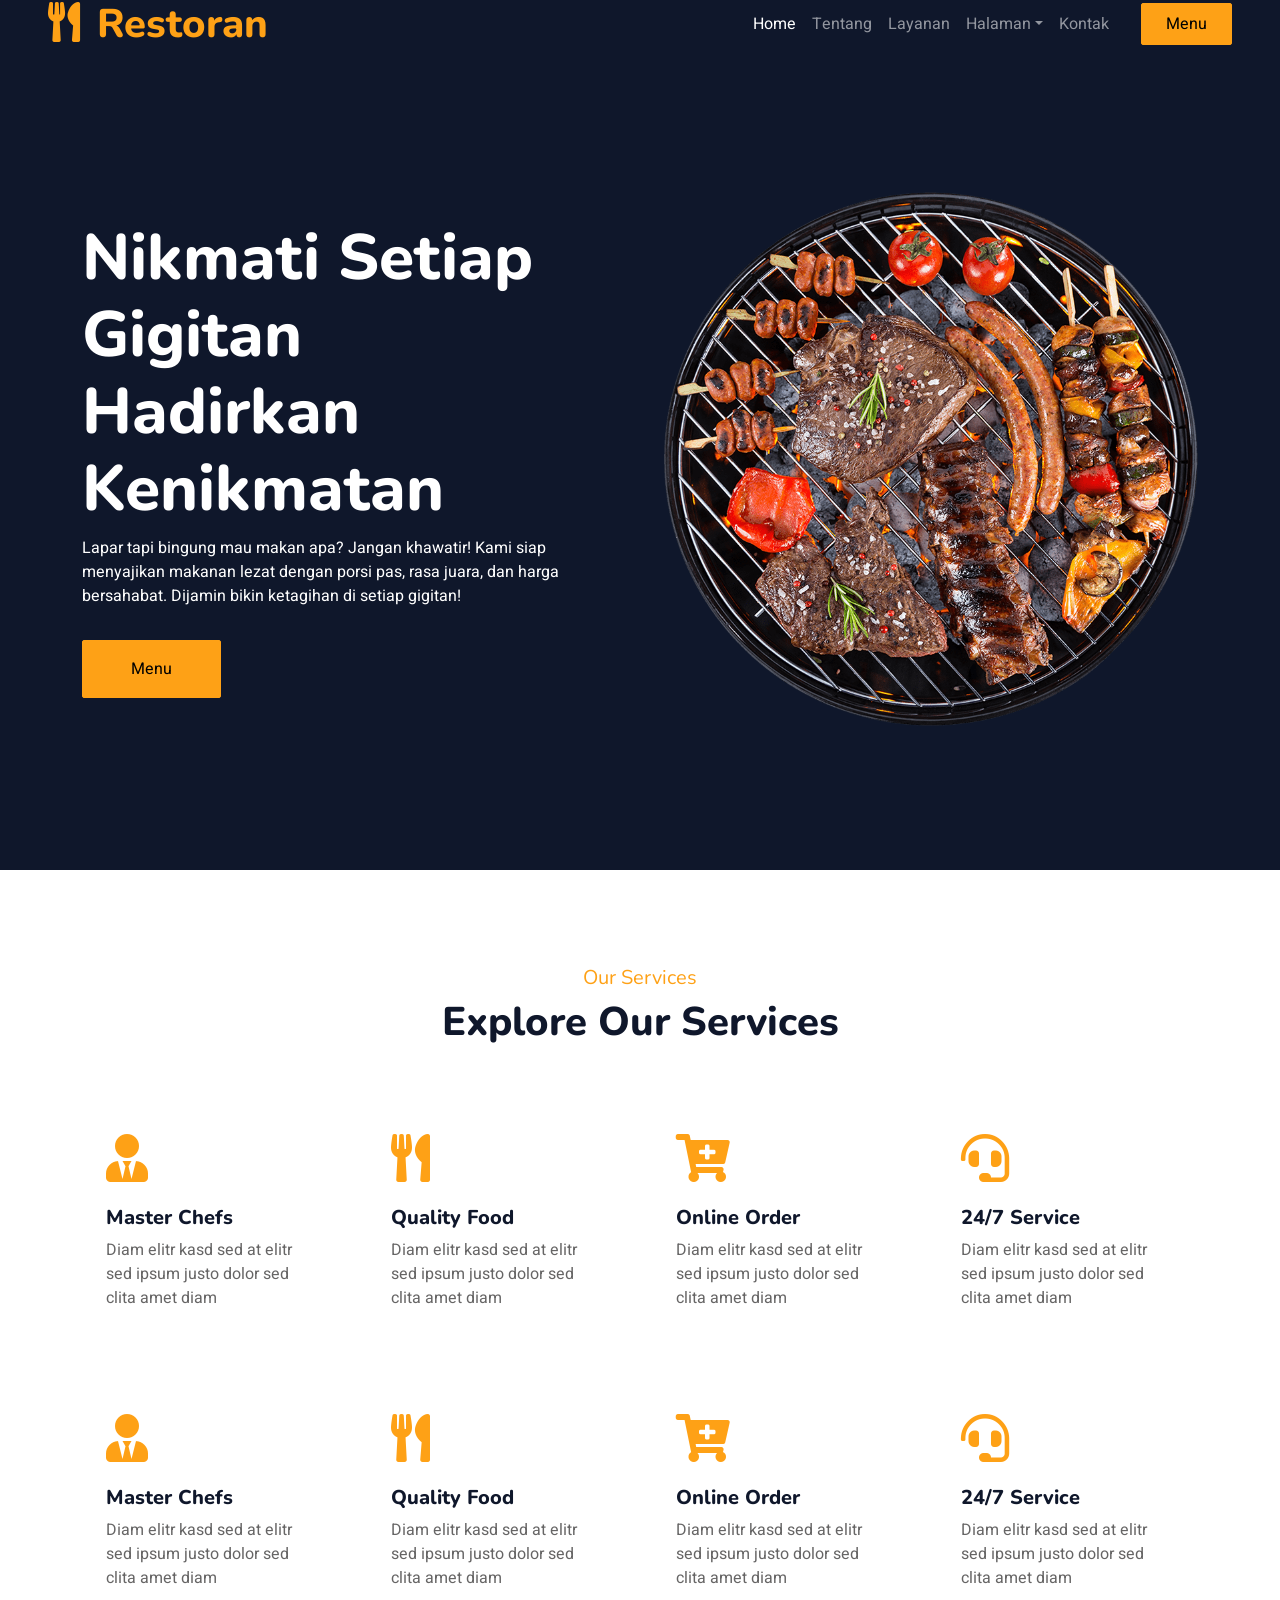
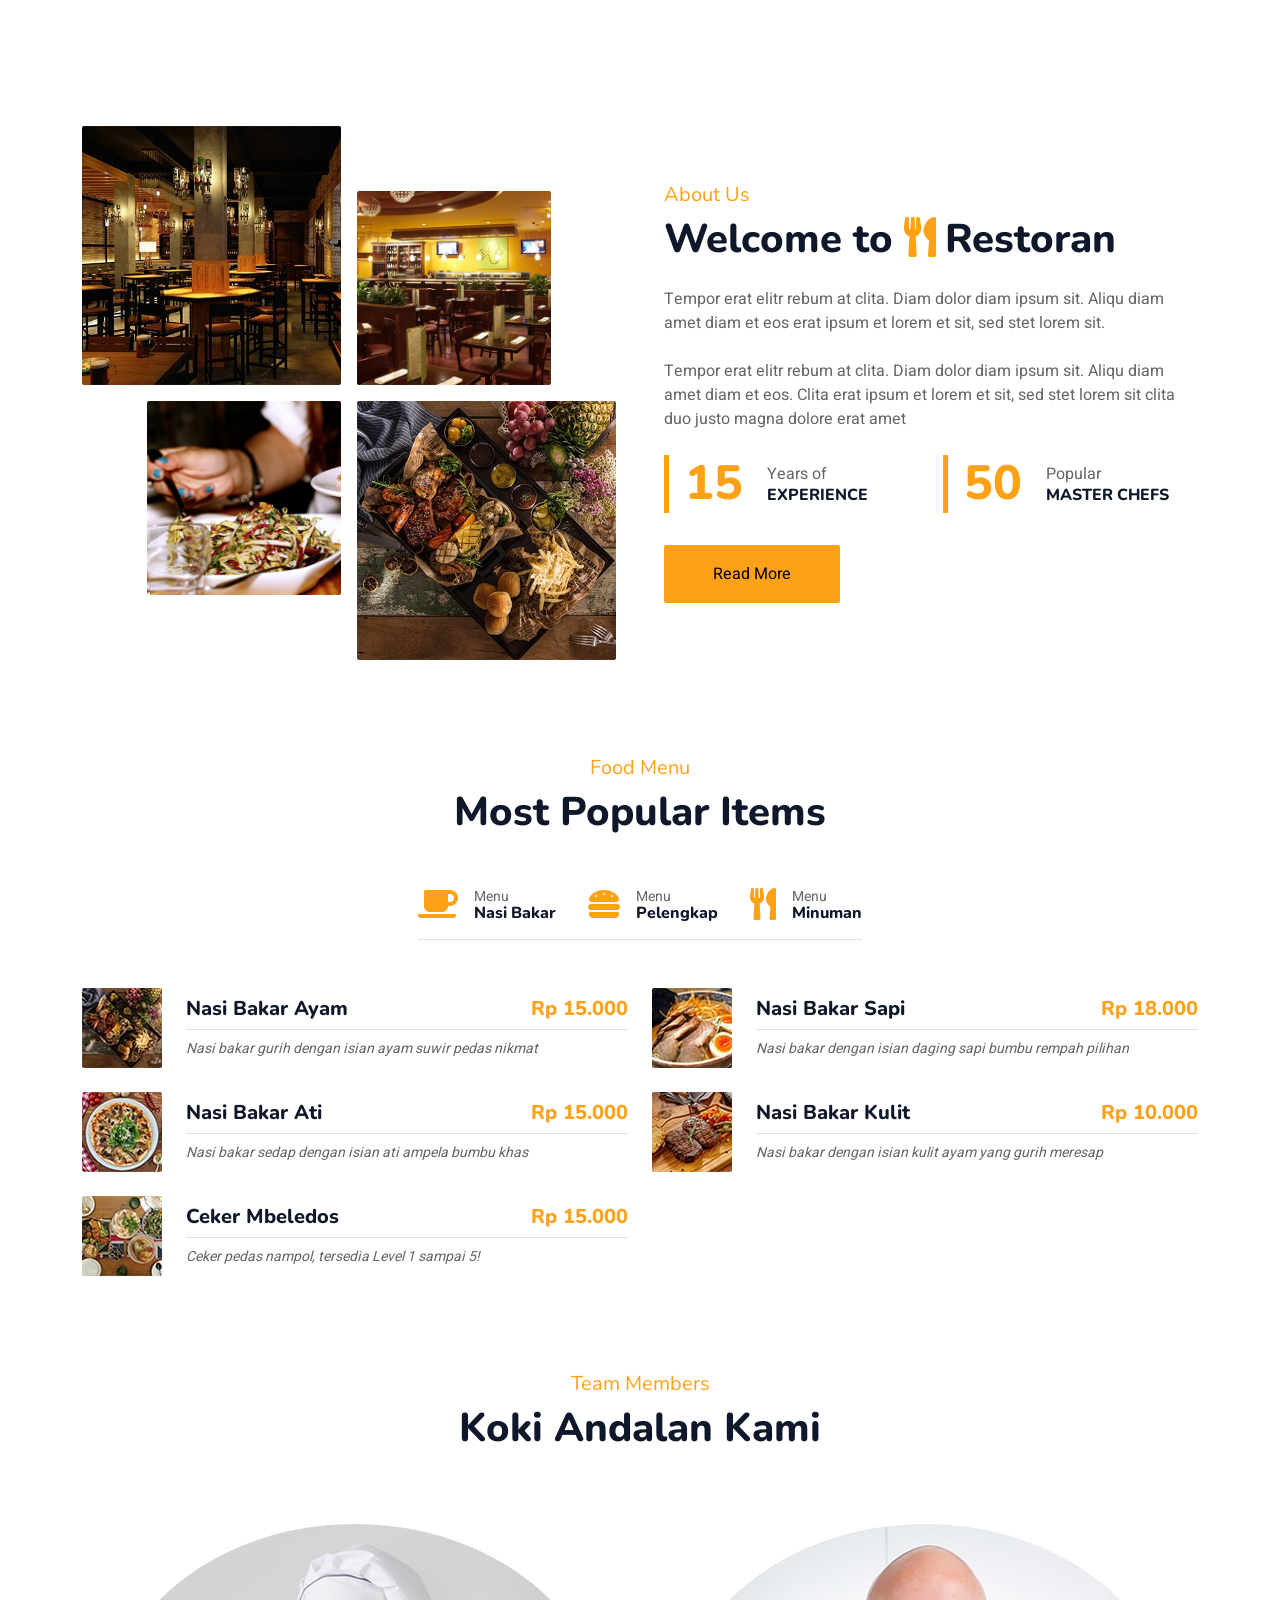
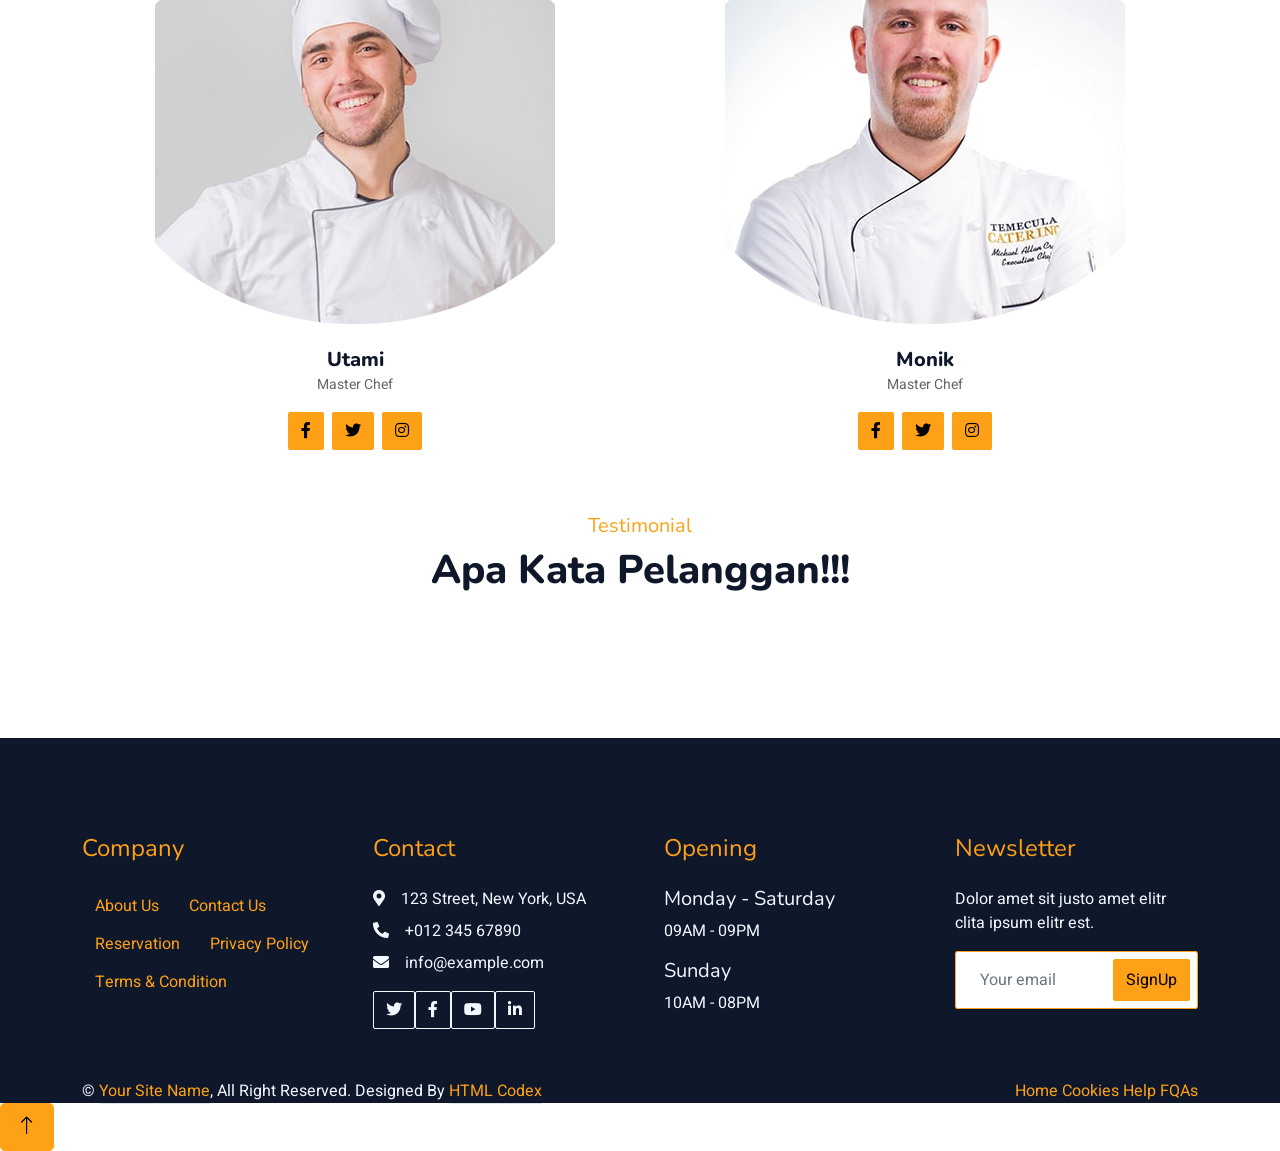
==== index.html @ ff4eb050 "Initial commit: Website Utami Food versi Bahasa Indonesia" ====
<!DOCTYPE html>
<html lang="en">

<head>
    <meta charset="utf-8">
    <title>Restoran - Bootstrap Restaurant Template</title>
    <meta content="width=device-width, initial-scale=1.0" name="viewport">
    <meta content="" name="keywords">
    <meta content="" name="description">

    <!-- Favicon -->
    <link href="img/favicon.ico" rel="icon">

    <!-- Google Web Fonts -->
    <link rel="preconnect" href="https://fonts.googleapis.com">
    <link rel="preconnect" href="https://fonts.gstatic.com" crossorigin>
    <link href="https://fonts.googleapis.com/css2?family=Heebo:wght@400;500;600&family=Nunito:wght@600;700;800&family=Pacifico&display=swap" rel="stylesheet">

    <!-- Icon Font Stylesheet -->
    <link href="https://cdnjs.cloudflare.com/ajax/libs/font-awesome/5.10.0/css/all.min.css" rel="stylesheet">
    <link href="https://cdn.jsdelivr.net/npm/bootstrap-icons@1.4.1/font/bootstrap-icons.css" rel="stylesheet">

    <!-- Libraries Stylesheet -->
    <link href="lib/animate/animate.min.css" rel="stylesheet">
    <link href="lib/owlcarousel/assets/owl.carousel.min.css" rel="stylesheet">
    <link href="lib/tempusdominus/css/tempusdominus-bootstrap-4.min.css" rel="stylesheet" />

    <!-- Customized Bootstrap Stylesheet -->
    <link href="css/bootstrap.min.css" rel="stylesheet">

    <!-- Template Stylesheet -->
    <link href="css/style.css" rel="stylesheet">
</head>

<body>
    <div class="container-xxl bg-white p-0">
        <!-- Spinner Start -->
        <div id="spinner" class="show bg-white position-fixed translate-middle w-100 vh-100 top-50 start-50 d-flex align-items-center justify-content-center">
            <div class="spinner-border text-primary" style="width: 3rem; height: 3rem;" role="status">
                <span class="sr-only">Loading...</span>
            </div>
        </div>
        <!-- Spinner End -->


        <!-- Navbar & Hero Start -->
        <div class="container-xxl position-relative p-0">
            <nav class="navbar navbar-expand-lg navbar-dark bg-dark px-4 px-lg-5 py-3 py-lg-0">
                <a href="" class="navbar-brand p-0">
                    <h1 class="text-primary m-0"><i class="fa fa-utensils me-3"></i>Restoran</h1>
                    <!-- <img src="img/logo.png" alt="Logo"> -->
                </a>
                <button class="navbar-toggler" type="button" data-bs-toggle="collapse" data-bs-target="#navbarCollapse">
                    <span class="fa fa-bars"></span>
                </button>
                <div class="collapse navbar-collapse" id="navbarCollapse">
                    <div class="navbar-nav ms-auto py-0 pe-4">
                        <a href="index.html" class="nav-item nav-link active">Home</a>
                        <a href="about.html" class="nav-item nav-link">Tentang</a>
                        <a href="service.html" class="nav-item nav-link">Layanan</a>
                        <div class="nav-item dropdown">
                            <a href="#" class="nav-link dropdown-toggle" data-bs-toggle="dropdown">Halaman</a>
                            <div class="dropdown-menu m-0">
                                <a href="booking.html" class="dropdown-item">Pesan</a>
                                <a href="team.html" class="dropdown-item">My Team</a>
                                <a href="testimonial.html" class="dropdown-item">Testimoni</a>
                            </div>
                        </div>
                        <a href="contact.html" class="nav-item nav-link">Kontak</a>
                    </div>
                    <a href="" class="btn btn-primary py-2 px-4">Menu</a>
                </div>
            </nav>

            <div class="container-xxl py-5 bg-dark hero-header mb-5">
                <div class="container my-5 py-5">
                    <div class="row align-items-center g-5">
                        <div class="col-lg-6 text-center text-lg-start">
                            <h1 class="display-3 text-white animated slideInLeft">Nikmati Setiap Gigitan<br>Hadirkan Kenikmatan</h1>
                            <p class="text-white animated slideInLeft mb-4 pb-2">Lapar tapi bingung mau makan apa? Jangan khawatir! Kami siap menyajikan makanan lezat dengan porsi pas, rasa juara, dan harga bersahabat. Dijamin bikin ketagihan di setiap gigitan!</p>
                            <a href="" class="btn btn-primary py-sm-3 px-sm-5 me-3 animated slideInLeft">Menu</a>
                        </div>
                        <div class="col-lg-6 text-center text-lg-end overflow-hidden">
                            <img class="img-fluid" src="img/hero.png" alt="">
                        </div>
                    </div>
                </div>
            </div>
        </div>
        <!-- Navbar & Hero End -->
<!-- Service Start -->
        <div class="container-xxl py-5">
            <div class="container">
                <div class="text-center wow fadeInUp" data-wow-delay="0.1s">
                    <h5 class="section-title ff-secondary text-center text-primary fw-normal">Our Services</h5>
                    <h1 class="mb-5">Explore Our Services</h1>
                </div>
                <div class="row g-4">
                    <div class="col-lg-3 col-sm-6 wow fadeInUp" data-wow-delay="0.1s">
                        <div class="service-item rounded pt-3">
                            <div class="p-4">
                                <i class="fa fa-3x fa-user-tie text-primary mb-4"></i>
                                <h5>Master Chefs</h5>
                                <p>Diam elitr kasd sed at elitr sed ipsum justo dolor sed clita amet diam</p>
                            </div>
                        </div>
                    </div>
                    <div class="col-lg-3 col-sm-6 wow fadeInUp" data-wow-delay="0.3s">
                        <div class="service-item rounded pt-3">
                            <div class="p-4">
                                <i class="fa fa-3x fa-utensils text-primary mb-4"></i>
                                <h5>Quality Food</h5>
                                <p>Diam elitr kasd sed at elitr sed ipsum justo dolor sed clita amet diam</p>
                            </div>
                        </div>
                    </div>
                    <div class="col-lg-3 col-sm-6 wow fadeInUp" data-wow-delay="0.5s">
                        <div class="service-item rounded pt-3">
                            <div class="p-4">
                                <i class="fa fa-3x fa-cart-plus text-primary mb-4"></i>
                                <h5>Online Order</h5>
                                <p>Diam elitr kasd sed at elitr sed ipsum justo dolor sed clita amet diam</p>
                            </div>
                        </div>
                    </div>
                    <div class="col-lg-3 col-sm-6 wow fadeInUp" data-wow-delay="0.7s">
                        <div class="service-item rounded pt-3">
                            <div class="p-4">
                                <i class="fa fa-3x fa-headset text-primary mb-4"></i>
                                <h5>24/7 Service</h5>
                                <p>Diam elitr kasd sed at elitr sed ipsum justo dolor sed clita amet diam</p>
                            </div>
                        </div>
                    </div>
                    <div class="col-lg-3 col-sm-6 wow fadeInUp" data-wow-delay="0.1s">
                        <div class="service-item rounded pt-3">
                            <div class="p-4">
                                <i class="fa fa-3x fa-user-tie text-primary mb-4"></i>
                                <h5>Master Chefs</h5>
                                <p>Diam elitr kasd sed at elitr sed ipsum justo dolor sed clita amet diam</p>
                            </div>
                        </div>
                    </div>
                    <div class="col-lg-3 col-sm-6 wow fadeInUp" data-wow-delay="0.3s">
                        <div class="service-item rounded pt-3">
                            <div class="p-4">
                                <i class="fa fa-3x fa-utensils text-primary mb-4"></i>
                                <h5>Quality Food</h5>
                                <p>Diam elitr kasd sed at elitr sed ipsum justo dolor sed clita amet diam</p>
                            </div>
                        </div>
                    </div>
                    <div class="col-lg-3 col-sm-6 wow fadeInUp" data-wow-delay="0.5s">
                        <div class="service-item rounded pt-3">
                            <div class="p-4">
                                <i class="fa fa-3x fa-cart-plus text-primary mb-4"></i>
                                <h5>Online Order</h5>
                                <p>Diam elitr kasd sed at elitr sed ipsum justo dolor sed clita amet diam</p>
                            </div>
                        </div>
                    </div>
                    <div class="col-lg-3 col-sm-6 wow fadeInUp" data-wow-delay="0.7s">
                        <div class="service-item rounded pt-3">
                            <div class="p-4">
                                <i class="fa fa-3x fa-headset text-primary mb-4"></i>
                                <h5>24/7 Service</h5>
                                <p>Diam elitr kasd sed at elitr sed ipsum justo dolor sed clita amet diam</p>
                            </div>
                        </div>
                    </div>
                </div>
            </div>
        </div>
        <!-- Service End -->
<!-- About Start -->
        <div class="container-xxl py-5">
            <div class="container">
                <div class="row g-5 align-items-center">
                    <div class="col-lg-6">
                        <div class="row g-3">
                            <div class="col-6 text-start">
                                <img class="img-fluid rounded w-100 wow zoomIn" data-wow-delay="0.1s" src="img/about-1.jpg">
                            </div>
                            <div class="col-6 text-start">
                                <img class="img-fluid rounded w-75 wow zoomIn" data-wow-delay="0.3s" src="img/about-2.jpg" style="margin-top: 25%;">
                            </div>
                            <div class="col-6 text-end">
                                <img class="img-fluid rounded w-75 wow zoomIn" data-wow-delay="0.5s" src="img/about-3.jpg">
                            </div>
                            <div class="col-6 text-end">
                                <img class="img-fluid rounded w-100 wow zoomIn" data-wow-delay="0.7s" src="img/about-4.jpg">
                            </div>
                        </div>
                    </div>
                    <div class="col-lg-6">
                        <h5 class="section-title ff-secondary text-start text-primary fw-normal">About Us</h5>
                        <h1 class="mb-4">Welcome to <i class="fa fa-utensils text-primary me-2"></i>Restoran</h1>
                        <p class="mb-4">Tempor erat elitr rebum at clita. Diam dolor diam ipsum sit. Aliqu diam amet diam et eos erat ipsum et lorem et sit, sed stet lorem sit.</p>
                        <p class="mb-4">Tempor erat elitr rebum at clita. Diam dolor diam ipsum sit. Aliqu diam amet diam et eos. Clita erat ipsum et lorem et sit, sed stet lorem sit clita duo justo magna dolore erat amet</p>
                        <div class="row g-4 mb-4">
                            <div class="col-sm-6">
                                <div class="d-flex align-items-center border-start border-5 border-primary px-3">
                                    <h1 class="flex-shrink-0 display-5 text-primary mb-0" data-toggle="counter-up">15</h1>
                                    <div class="ps-4">
                                        <p class="mb-0">Years of</p>
                                        <h6 class="text-uppercase mb-0">Experience</h6>
                                    </div>
                                </div>
                            </div>
                            <div class="col-sm-6">
                                <div class="d-flex align-items-center border-start border-5 border-primary px-3">
                                    <h1 class="flex-shrink-0 display-5 text-primary mb-0" data-toggle="counter-up">50</h1>
                                    <div class="ps-4">
                                        <p class="mb-0">Popular</p>
                                        <h6 class="text-uppercase mb-0">Master Chefs</h6>
                                    </div>
                                </div>
                            </div>
                        </div>
                        <a class="btn btn-primary py-3 px-5 mt-2" href="">Read More</a>
                    </div>
                </div>
            </div>
        </div>
        <!-- About End -->
<!-- Menu Start -->
        <div class="container-xxl py-5">
            <div class="container">
                <div class="text-center wow fadeInUp" data-wow-delay="0.1s">
                    <h5 class="section-title ff-secondary text-center text-primary fw-normal">Food Menu</h5>
                    <h1 class="mb-5">Most Popular Items</h1>
                </div>
                <div class="tab-class text-center wow fadeInUp" data-wow-delay="0.1s">
                    <ul class="nav nav-pills d-inline-flex justify-content-center border-bottom mb-5">
                        <li class="nav-item">
                            <a class="d-flex align-items-center text-start mx-3 ms-0 pb-3 active" data-bs-toggle="pill" href="#tab-1">
                                <i class="fa fa-coffee fa-2x text-primary"></i>
                                <div class="ps-3">
                                    <small class="text-body">Menu</small>
                                    <h6 class="mt-n1 mb-0">Nasi Bakar</h6>
                                </div>
                            </a>
                        </li>
                        <li class="nav-item">
                            <a class="d-flex align-items-center text-start mx-3 pb-3" data-bs-toggle="pill" href="#tab-2">
                                <i class="fa fa-hamburger fa-2x text-primary"></i>
                                <div class="ps-3">
                                    <small class="text-body">Menu</small>
                                    <h6 class="mt-n1 mb-0">Pelengkap</h6>
                                </div>
                            </a>
                        </li>
                        <li class="nav-item">
                            <a class="d-flex align-items-center text-start mx-3 me-0 pb-3" data-bs-toggle="pill" href="#tab-3">
                                <i class="fa fa-utensils fa-2x text-primary"></i>
                                <div class="ps-3">
                                    <small class="text-body">Menu</small>
                                    <h6 class="mt-n1 mb-0">Minuman</h6>
                                </div>
                            </a>
                        </li>
                    </ul>
                    <div class="tab-content">
                        <div id="tab-1" class="tab-pane fade show p-0 active">
                            <div class="row g-4">

                                <div class="col-lg-6">
                                    <div class="d-flex align-items-center">
                                        <img class="flex-shrink-0 img-fluid rounded" src="img/menu-1.jpg" alt="" style="width: 80px; height: 80px; object-fit: cover;">
                                        <div class="w-100 d-flex flex-column text-start ps-4">
                                            <h5 class="d-flex justify-content-between border-bottom pb-2">
                                                <span>Nasi Bakar Ayam</span>
                                                <span class="text-primary">Rp 15.000</span>
                                            </h5>
                                            <small class="fst-italic">Nasi bakar gurih dengan isian ayam suwir pedas nikmat</small>
                                        </div>
                                    </div>
                                </div>
                                <div class="col-lg-6">
                                    <div class="d-flex align-items-center">
                                        <img class="flex-shrink-0 img-fluid rounded" src="img/menu-2.jpg" alt="" style="width: 80px; height: 80px; object-fit: cover;">
                                        <div class="w-100 d-flex flex-column text-start ps-4">
                                            <h5 class="d-flex justify-content-between border-bottom pb-2">
                                                <span>Nasi Bakar Sapi</span>
                                                <span class="text-primary">Rp 18.000</span>
                                            </h5>
                                            <small class="fst-italic">Nasi bakar dengan isian daging sapi bumbu rempah pilihan</small>
                                        </div>
                                    </div>
                                </div>
                                <div class="col-lg-6">
                                    <div class="d-flex align-items-center">
                                        <img class="flex-shrink-0 img-fluid rounded" src="img/menu-3.jpg" alt="" style="width: 80px; height: 80px; object-fit: cover;">
                                        <div class="w-100 d-flex flex-column text-start ps-4">
                                            <h5 class="d-flex justify-content-between border-bottom pb-2">
                                                <span>Nasi Bakar Ati</span>
                                                <span class="text-primary">Rp 15.000</span>
                                            </h5>
                                            <small class="fst-italic">Nasi bakar sedap dengan isian ati ampela bumbu khas</small>
                                        </div>
                                    </div>
                                </div>
                                <div class="col-lg-6">
                                    <div class="d-flex align-items-center">
                                        <img class="flex-shrink-0 img-fluid rounded" src="img/menu-4.jpg" alt="" style="width: 80px; height: 80px; object-fit: cover;">
                                        <div class="w-100 d-flex flex-column text-start ps-4">
                                            <h5 class="d-flex justify-content-between border-bottom pb-2">
                                                <span>Nasi Bakar Kulit</span>
                                                <span class="text-primary">Rp 10.000</span>
                                            </h5>
                                            <small class="fst-italic">Nasi bakar dengan isian kulit ayam yang gurih meresap</small>
                                        </div>
                                    </div>
                                </div>
                                <div class="col-lg-6">
                                    <div class="d-flex align-items-center">
                                        <img class="flex-shrink-0 img-fluid rounded" src="img/menu-5.jpg" alt="" style="width: 80px; height: 80px; object-fit: cover;">
                                        <div class="w-100 d-flex flex-column text-start ps-4">
                                            <h5 class="d-flex justify-content-between border-bottom pb-2">
                                                <span>Ceker Mbeledos</span>
                                                <span class="text-primary">Rp 15.000</span>
                                            </h5>
                                            <small class="fst-italic">Ceker pedas nampol, tersedia Level 1 sampai 5!</small>
                                        </div>
                                    </div>
                                </div>
                            </div>
                        </div>
                        <div id="tab-2" class="tab-pane fade show p-0">
                            <div class="row g-4">

                                <div class="col-lg-6">
                                    <div class="d-flex align-items-center">
                                        <img class="flex-shrink-0 img-fluid rounded" src="img/menu-6.jpg" alt="" style="width: 80px; height: 80px; object-fit: cover;">
                                        <div class="w-100 d-flex flex-column text-start ps-4">
                                            <h5 class="d-flex justify-content-between border-bottom pb-2">
                                                <span>Tempe Bacem</span>
                                                <span class="text-primary">Rp 3.000</span>
                                            </h5>
                                            <small class="fst-italic">Tempe manis gurih khas bumbu bacem</small>
                                        </div>
                                    </div>
                                </div>
                                <div class="col-lg-6">
                                    <div class="d-flex align-items-center">
                                        <img class="flex-shrink-0 img-fluid rounded" src="img/menu-7.jpg" alt="" style="width: 80px; height: 80px; object-fit: cover;">
                                        <div class="w-100 d-flex flex-column text-start ps-4">
                                            <h5 class="d-flex justify-content-between border-bottom pb-2">
                                                <span>Tahu Bacem</span>
                                                <span class="text-primary">Rp 3.000</span>
                                            </h5>
                                            <small class="fst-italic">Tahu lembut dengan bumbu bacem meresap</small>
                                        </div>
                                    </div>
                                </div>
                                <div class="col-lg-6">
                                    <div class="d-flex align-items-center">
                                        <img class="flex-shrink-0 img-fluid rounded" src="img/menu-8.jpg" alt="" style="width: 80px; height: 80px; object-fit: cover;">
                                        <div class="w-100 d-flex flex-column text-start ps-4">
                                            <h5 class="d-flex justify-content-between border-bottom pb-2">
                                                <span>Sate Ati</span>
                                                <span class="text-primary">Rp 4.000</span>
                                            </h5>
                                            <small class="fst-italic">Sate ati ampela bumbu manis gurih</small>
                                        </div>
                                    </div>
                                </div>
                                <div class="col-lg-6">
                                    <div class="d-flex align-items-center">
                                        <img class="flex-shrink-0 img-fluid rounded" src="img/menu-1.jpg" alt="" style="width: 80px; height: 80px; object-fit: cover;">
                                        <div class="w-100 d-flex flex-column text-start ps-4">
                                            <h5 class="d-flex justify-content-between border-bottom pb-2">
                                                <span>Sate Kulit</span>
                                                <span class="text-primary">Rp 3.000</span>
                                            </h5>
                                            <small class="fst-italic">Sate kulit ayam kenyal dan lezat</small>
                                        </div>
                                    </div>
                                </div>
                                <div class="col-lg-6">
                                    <div class="d-flex align-items-center">
                                        <img class="flex-shrink-0 img-fluid rounded" src="img/menu-2.jpg" alt="" style="width: 80px; height: 80px; object-fit: cover;">
                                        <div class="w-100 d-flex flex-column text-start ps-4">
                                            <h5 class="d-flex justify-content-between border-bottom pb-2">
                                                <span>Sate Tahu Tempe</span>
                                                <span class="text-primary">Rp 3.000</span>
                                            </h5>
                                            <small class="fst-italic">Sate paduan tahu dan tempe bumbu spesial</small>
                                        </div>
                                    </div>
                                </div>
                                <div class="col-lg-6">
                                    <div class="d-flex align-items-center">
                                        <img class="flex-shrink-0 img-fluid rounded" src="img/menu-3.jpg" alt="" style="width: 80px; height: 80px; object-fit: cover;">
                                        <div class="w-100 d-flex flex-column text-start ps-4">
                                            <h5 class="d-flex justify-content-between border-bottom pb-2">
                                                <span>Krupuk</span>
                                                <span class="text-primary">Rp 2.000</span>
                                            </h5>
                                            <small class="fst-italic">Krupuk renyah pelengkap makan</small>
                                        </div>
                                    </div>
                                </div>
                                <div class="col-lg-6">
                                    <div class="d-flex align-items-center">
                                        <img class="flex-shrink-0 img-fluid rounded" src="img/menu-4.jpg" alt="" style="width: 80px; height: 80px; object-fit: cover;">
                                        <div class="w-100 d-flex flex-column text-start ps-4">
                                            <h5 class="d-flex justify-content-between border-bottom pb-2">
                                                <span>Agar-agar</span>
                                                <span class="text-primary">Rp 4.000</span>
                                            </h5>
                                            <small class="fst-italic">Dessert manis penutup hidangan</small>
                                        </div>
                                    </div>
                                </div>
                            </div>
                        </div>
                        <div id="tab-3" class="tab-pane fade show p-0">
                            <div class="row g-4">

                                <div class="col-lg-6">
                                    <div class="d-flex align-items-center">
                                        <img class="flex-shrink-0 img-fluid rounded" src="img/menu-5.jpg" alt="" style="width: 80px; height: 80px; object-fit: cover;">
                                        <div class="w-100 d-flex flex-column text-start ps-4">
                                            <h5 class="d-flex justify-content-between border-bottom pb-2">
                                                <span>Es Teh / Panas</span>
                                                <span class="text-primary">Rp 4.000</span>
                                            </h5>
                                            <small class="fst-italic">Teh manis segar yang melegakan dahaga</small>
                                        </div>
                                    </div>
                                </div>
                                <div class="col-lg-6">
                                    <div class="d-flex align-items-center">
                                        <img class="flex-shrink-0 img-fluid rounded" src="img/menu-6.jpg" alt="" style="width: 80px; height: 80px; object-fit: cover;">
                                        <div class="w-100 d-flex flex-column text-start ps-4">
                                            <h5 class="d-flex justify-content-between border-bottom pb-2">
                                                <span>Jus Jeruk</span>
                                                <span class="text-primary">Rp 8.000</span>
                                            </h5>
                                            <small class="fst-italic">Perasan jeruk asli yang kaya vitamin C</small>
                                        </div>
                                    </div>
                                </div>
                                <div class="col-lg-6">
                                    <div class="d-flex align-items-center">
                                        <img class="flex-shrink-0 img-fluid rounded" src="img/menu-7.jpg" alt="" style="width: 80px; height: 80px; object-fit: cover;">
                                        <div class="w-100 d-flex flex-column text-start ps-4">
                                            <h5 class="d-flex justify-content-between border-bottom pb-2">
                                                <span>Air Putih</span>
                                                <span class="text-primary">Rp 3.000</span>
                                            </h5>
                                            <small class="fst-italic">Air mineral menyegarkan</small>
                                        </div>
                                    </div>
                                </div>
                            </div>
                        </div>
                    </div>
                </div>
            </div>
        </div>
        <!-- Menu End -->

<!-- Team Start -->
        <div class="container-xxl pt-5 pb-3">
            <div class="container">
                <div class="text-center wow fadeInUp" data-wow-delay="0.1s">
                    <h5 class="section-title ff-secondary text-center text-primary fw-normal">Team Members</h5>
                    <h1 class="mb-5">Koki Andalan Kami</h1>
                </div>
                <div class="row g-4 justify-content-center">
                    <div class="col-lg-6 col-md-6 wow fadeInUp" data-wow-delay="0.1s">
                        <div class="team-item text-center rounded overflow-hidden">
                            <div class="rounded-circle overflow-hidden m-4">
                                <img class="img-fluid" src="img/team-1.jpg" alt="">
                            </div>
                            <h5 class="mb-0">Utami</h5>
                            <small>Master Chef</small>
                            <div class="d-flex justify-content-center mt-3">
                                <a class="btn btn-square btn-primary mx-1" href=""><i class="fab fa-facebook-f"></i></a>
                                <a class="btn btn-square btn-primary mx-1" href=""><i class="fab fa-twitter"></i></a>
                                <a class="btn btn-square btn-primary mx-1" href=""><i class="fab fa-instagram"></i></a>
                            </div>
                        </div>
                    </div>
                    <div class="col-lg-6 col-md-6 wow fadeInUp" data-wow-delay="0.3s">
                        <div class="team-item text-center rounded overflow-hidden">
                            <div class="rounded-circle overflow-hidden m-4">
                                <img class="img-fluid" src="img/team-2.jpg" alt="">
                            </div>
                            <h5 class="mb-0">Monik</h5>
                            <small>Master Chef</small>
                            <div class="d-flex justify-content-center mt-3">
                                <a class="btn btn-square btn-primary mx-1" href=""><i class="fab fa-facebook-f"></i></a>
                                <a class="btn btn-square btn-primary mx-1" href=""><i class="fab fa-twitter"></i></a>
                                <a class="btn btn-square btn-primary mx-1" href=""><i class="fab fa-instagram"></i></a>
                            </div>
                        </div>
                    </div>
                </div>
            </div>
        </div>
        <!-- Team End -->
<!-- Testimonial Start -->
        <div class="container-xxl py-5 wow fadeInUp" data-wow-delay="0.1s">
            <div class="container">
                <div class="text-center">
                    <h5 class="section-title ff-secondary text-center text-primary fw-normal">Testimonial</h5>
                    <h1 class="mb-5">Apa Kata Pelanggan!!!</h1>
                </div>
                <div class="owl-carousel testimonial-carousel">
                    <div class="testimonial-item bg-transparent border rounded p-4">
                        <i class="fa fa-quote-left fa-2x text-primary mb-3"></i>
                        <p>Makanannya enak banget, bumbu nasi bakarnya meresap sempurna. Pasti bakal balik lagi pesen di sini!</p>
                        <div class="d-flex align-items-center">
                            <img class="img-fluid flex-shrink-0 rounded-circle" src="img/testimonial-1.jpg" style="width: 50px; height: 50px;">
                            <div class="ps-3">
                                <h5 class="mb-1">Pelanggan Setia</h5>
                                <small>Pecinta Kuliner</small>
                            </div>
                        </div>
                    </div>
                    <div class="testimonial-item bg-transparent border rounded p-4">
                        <i class="fa fa-quote-left fa-2x text-primary mb-3"></i>
                        <p>Ceker mbeledosnya juara! Pedesnya nampol tapi bikin nagih. Recommended banget buat pecinta pedas.</p>
                        <div class="d-flex align-items-center">
                            <img class="img-fluid flex-shrink-0 rounded-circle" src="img/testimonial-2.jpg" style="width: 50px; height: 50px;">
                            <div class="ps-3">
                                <h5 class="mb-1">Pelanggan Setia</h5>
                                <small>Pecinta Kuliner</small>
                            </div>
                        </div>
                    </div>
                    <div class="testimonial-item bg-transparent border rounded p-4">
                        <i class="fa fa-quote-left fa-2x text-primary mb-3"></i>
                        <p>Porsinya pas, harganya terjangkau banget. Sate ati dan tempe bacemnya juga sangat enak.</p>
                        <div class="d-flex align-items-center">
                            <img class="img-fluid flex-shrink-0 rounded-circle" src="img/testimonial-3.jpg" style="width: 50px; height: 50px;">
                            <div class="ps-3">
                                <h5 class="mb-1">Pelanggan Setia</h5>
                                <small>Pecinta Kuliner</small>
                            </div>
                        </div>
                    </div>
                    <div class="testimonial-item bg-transparent border rounded p-4">
                        <i class="fa fa-quote-left fa-2x text-primary mb-3"></i>
                        <p>Pelayanan cepat dan ramah, order pre-order juga selalu tepat waktu. Sukses terus Utami Food!</p>
                        <div class="d-flex align-items-center">
                            <img class="img-fluid flex-shrink-0 rounded-circle" src="img/testimonial-4.jpg" style="width: 50px; height: 50px;">
                            <div class="ps-3">
                                <h5 class="mb-1">Pelanggan Setia</h5>
                                <small>Pecinta Kuliner</small>
                            </div>
                        </div>
                    </div>
                </div>
            </div>
        </div>
        <!-- Testimonial End -->
<!-- Footer Start -->
        <div class="container-fluid bg-dark text-light footer pt-5 mt-5 wow fadeIn" data-wow-delay="0.1s">
            <div class="container py-5">
                <div class="row g-5">
                    <div class="col-lg-3 col-md-6">
                        <h4 class="section-title ff-secondary text-start text-primary fw-normal mb-4">Company</h4>
                        <a class="btn btn-link" href="">About Us</a>
                        <a class="btn btn-link" href="">Contact Us</a>
                        <a class="btn btn-link" href="">Reservation</a>
                        <a class="btn btn-link" href="">Privacy Policy</a>
                        <a class="btn btn-link" href="">Terms & Condition</a>
                    </div>
                    <div class="col-lg-3 col-md-6">
                        <h4 class="section-title ff-secondary text-start text-primary fw-normal mb-4">Contact</h4>
                        <p class="mb-2"><i class="fa fa-map-marker-alt me-3"></i>123 Street, New York, USA</p>
                        <p class="mb-2"><i class="fa fa-phone-alt me-3"></i>+012 345 67890</p>
                        <p class="mb-2"><i class="fa fa-envelope me-3"></i>info@example.com</p>
                        <div class="d-flex pt-2">
                            <a class="btn btn-outline-light btn-social" href=""><i class="fab fa-twitter"></i></a>
                            <a class="btn btn-outline-light btn-social" href=""><i class="fab fa-facebook-f"></i></a>
                            <a class="btn btn-outline-light btn-social" href=""><i class="fab fa-youtube"></i></a>
                            <a class="btn btn-outline-light btn-social" href=""><i class="fab fa-linkedin-in"></i></a>
                        </div>
                    </div>
                    <div class="col-lg-3 col-md-6">
                        <h4 class="section-title ff-secondary text-start text-primary fw-normal mb-4">Opening</h4>
                        <h5 class="text-light fw-normal">Monday - Saturday</h5>
                        <p>09AM - 09PM</p>
                        <h5 class="text-light fw-normal">Sunday</h5>
                        <p>10AM - 08PM</p>
                    </div>
                    <div class="col-lg-3 col-md-6">
                        <h4 class="section-title ff-secondary text-start text-primary fw-normal mb-4">Newsletter</h4>
                        <p>Dolor amet sit justo amet elitr clita ipsum elitr est.</p>
                        <div class="position-relative mx-auto" style="max-width: 400px;">
                            <input class="form-control border-primary w-100 py-3 ps-4 pe-5" type="text" placeholder="Your email">
                            <button type="button" class="btn btn-primary py-2 position-absolute top-0 end-0 mt-2 me-2">SignUp</button>
                        </div>
                    </div>
                </div>
            </div>
            <div class="container">
                <div class="copyright">
                    <div class="row">
                        <div class="col-md-6 text-center text-md-start mb-3 mb-md-0">
                            &copy; <a class="border-bottom" href="#">Your Site Name</a>, All Right Reserved. 
							
							<!--/*** This template is free as long as you keep the footer author’s credit link/attribution link/backlink. If you'd like to use the template without the footer author’s credit link/attribution link/backlink, you can purchase the Credit Removal License from "https://htmlcodex.com/credit-removal". Thank you for your support. ***/-->
							Designed By <a class="border-bottom" href="https://htmlcodex.com">HTML Codex</a>
                        </div>
                        <div class="col-md-6 text-center text-md-end">
                            <div class="footer-menu">
                                <a href="">Home</a>
                                <a href="">Cookies</a>
                                <a href="">Help</a>
                                <a href="">FQAs</a>
                            </div>
                        </div>
                    </div>
                </div>
            </div>
        </div>
        <!-- Footer End -->


        <!-- Back to Top -->
        <a href="#" class="btn btn-lg btn-primary btn-lg-square back-to-top"><i class="bi bi-arrow-up"></i></a>
    </div>

    <!-- JavaScript Libraries -->
    <script src="https://code.jquery.com/jquery-3.4.1.min.js"></script>
    <script src="https://cdn.jsdelivr.net/npm/bootstrap@5.0.0/dist/js/bootstrap.bundle.min.js"></script>
    <script src="lib/wow/wow.min.js"></script>
    <script src="lib/easing/easing.min.js"></script>
    <script src="lib/waypoints/waypoints.min.js"></script>
    <script src="lib/counterup/counterup.min.js"></script>
    <script src="lib/owlcarousel/owl.carousel.min.js"></script>
    <script src="lib/tempusdominus/js/moment.min.js"></script>
    <script src="lib/tempusdominus/js/moment-timezone.min.js"></script>
    <script src="lib/tempusdominus/js/tempusdominus-bootstrap-4.min.js"></script>

    <!-- Template Javascript -->
    <script src="js/main.js"></script>
</body>

</html>
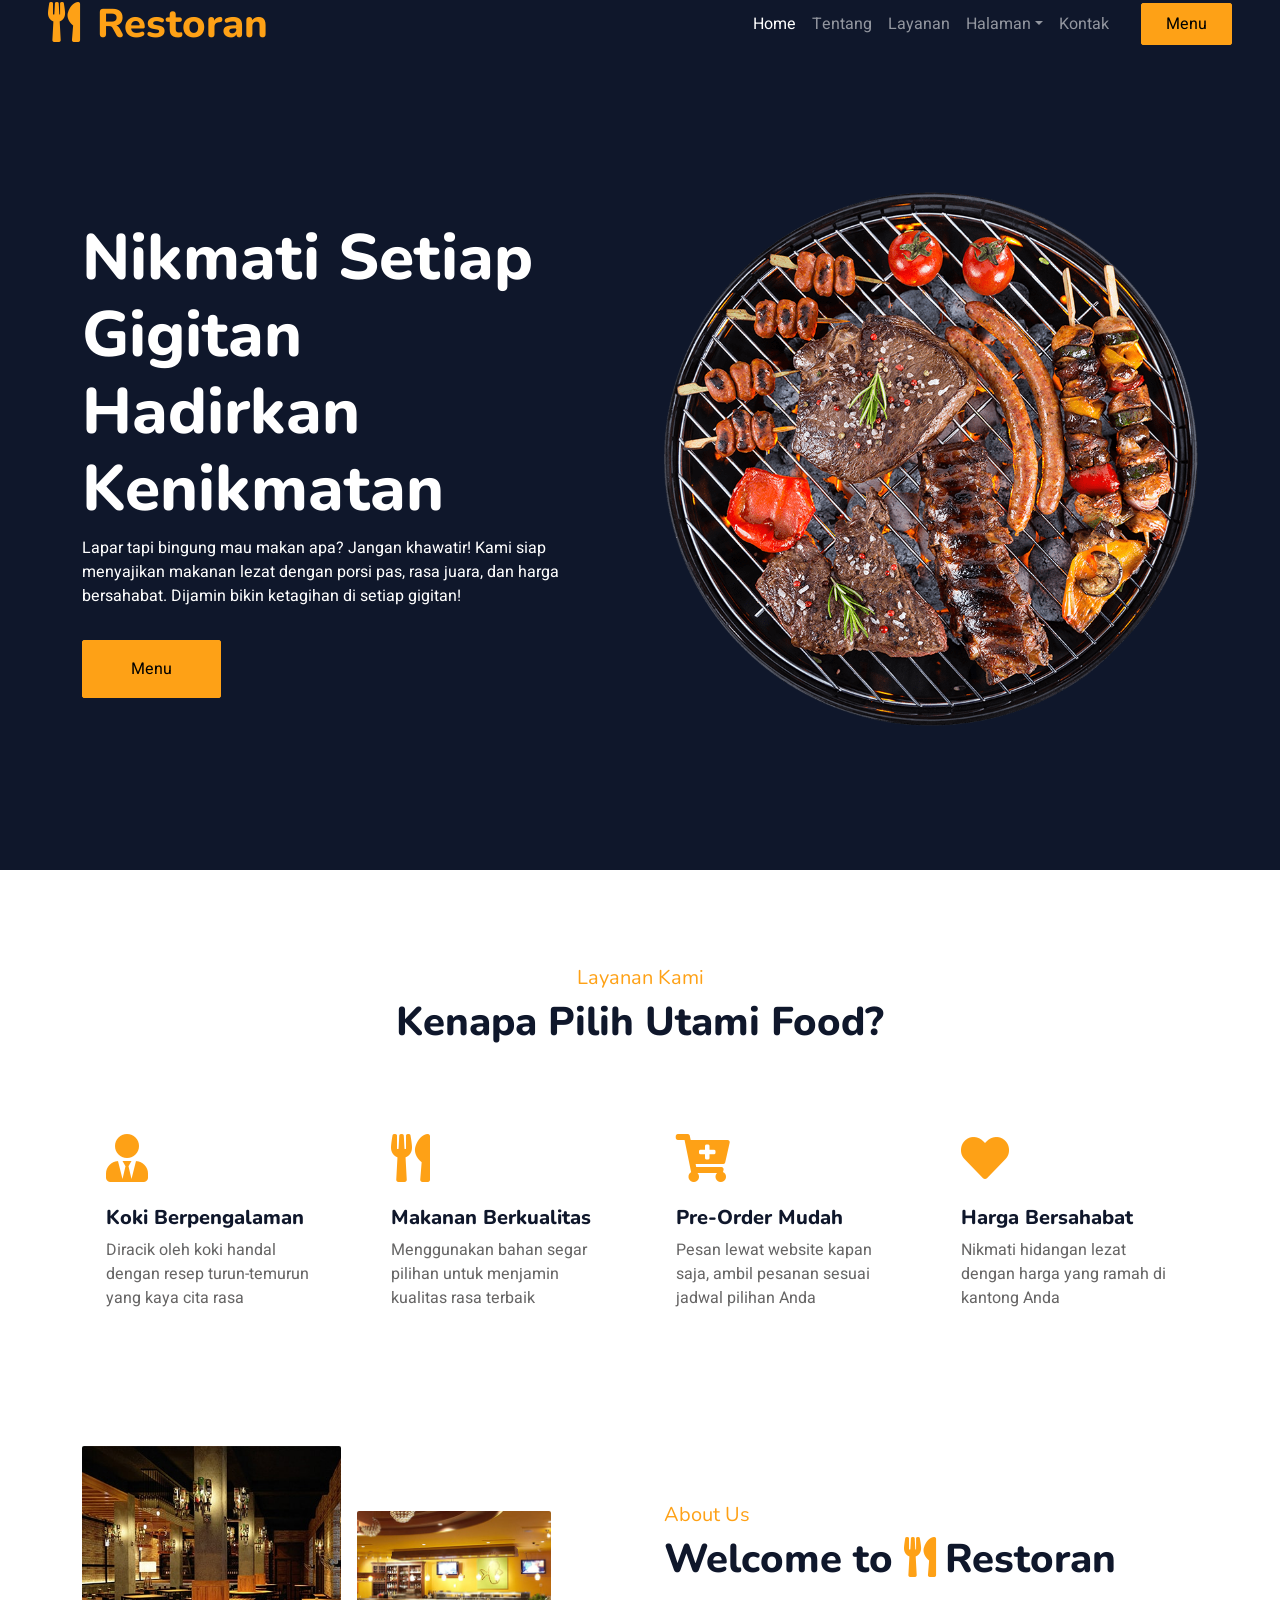
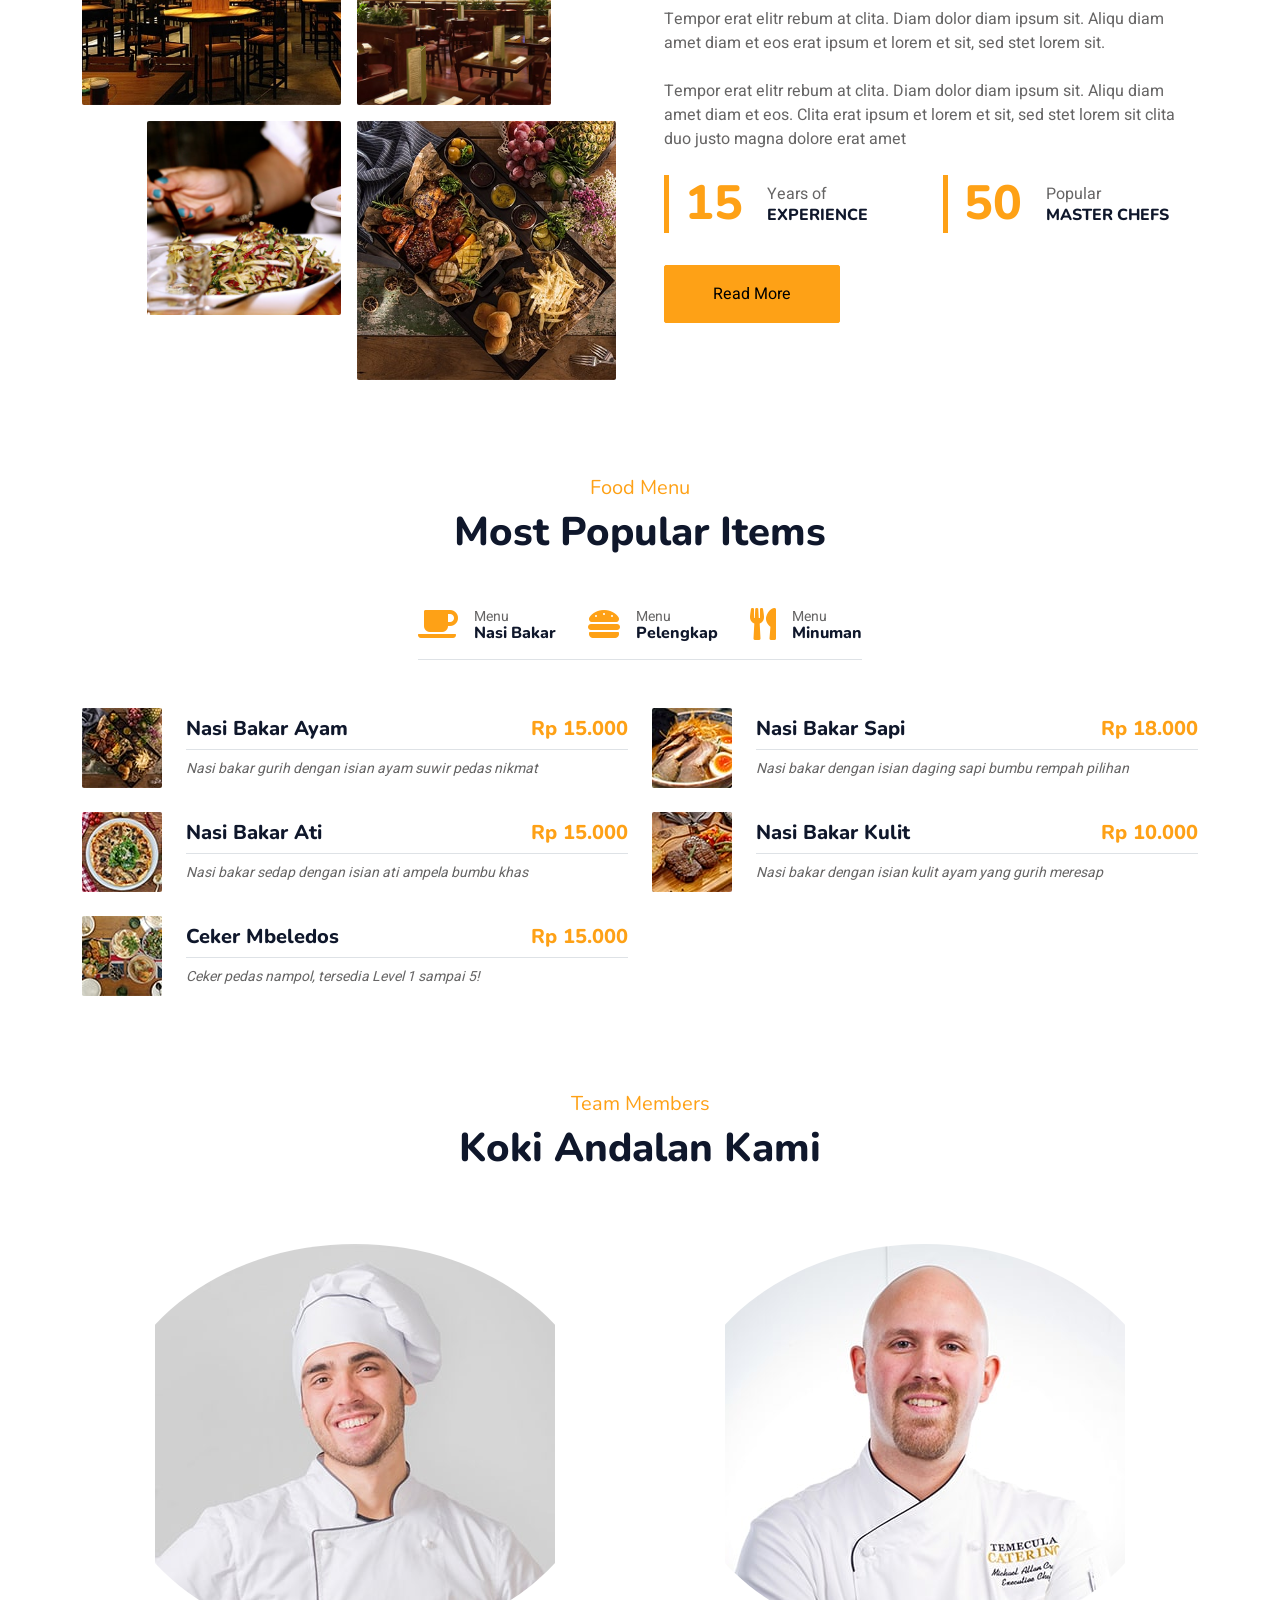
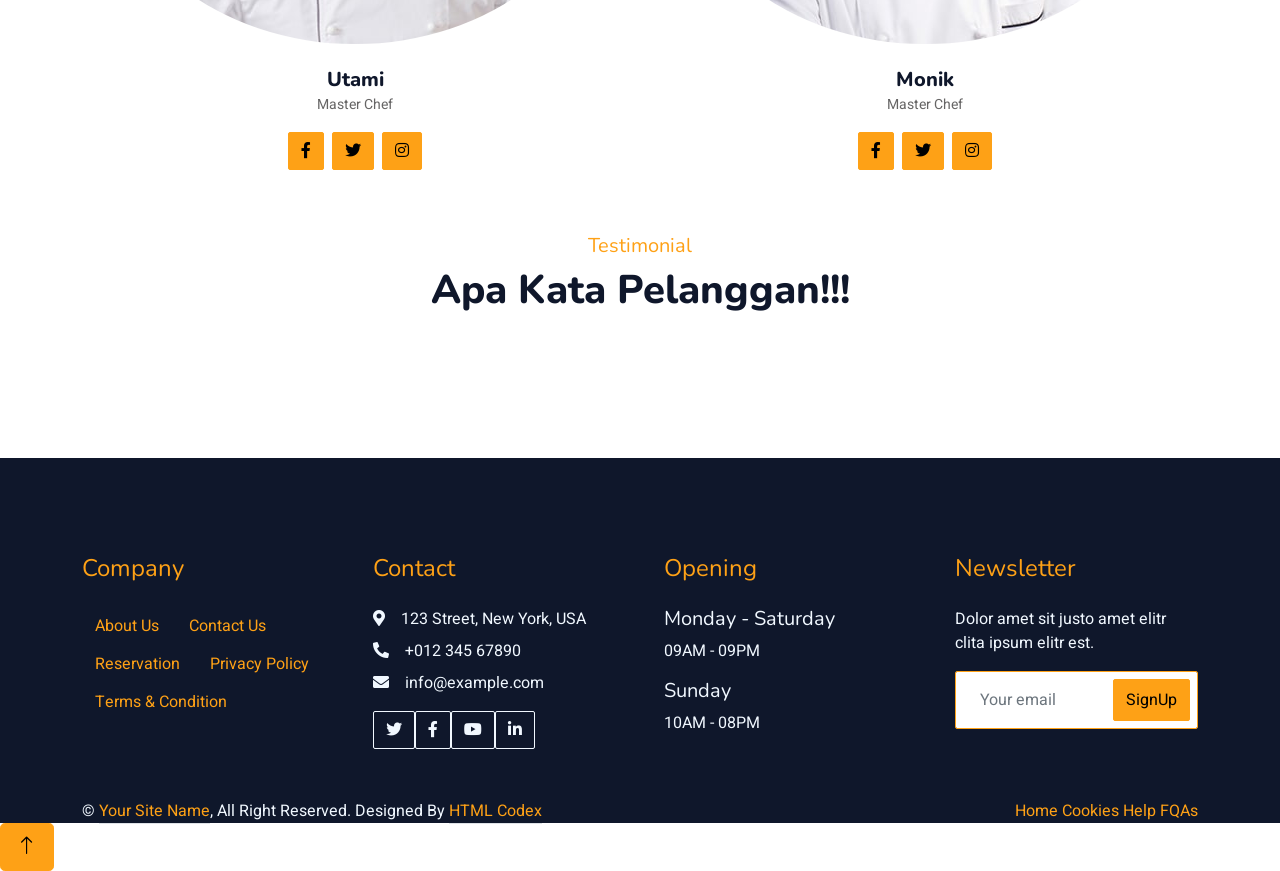
==== commit e7f61203: "fix(services): terjemahkan section Services ke Bahasa Indonesia dan hapus duplikat" ====
--- a/index.html
+++ b/index.html
@@ -3,10 +3,18 @@
 
 <head>
     <meta charset="utf-8">
-    <title>Restoran - Bootstrap Restaurant Template</title>
+    <title>Utami Food - Nasi Bakar & Ceker Mbeledos Terlezat</title>
     <meta content="width=device-width, initial-scale=1.0" name="viewport">
-    <meta content="" name="keywords">
-    <meta content="" name="description">
+    <meta content="nasi bakar, ceker mbeledos, utami food, kuliner, makanan pedas, nasi bakar ayam, nasi bakar sapi, pre-order makanan" name="keywords">
+    <meta content="Utami Food menyajikan Nasi Bakar dan Ceker Mbeledos terlezat dengan bumbu rempah pilihan. Tersedia pre-order harian dengan harga terjangkau!" name="description">
+    <meta name="author" content="Utami Food">
+
+    <!-- Open Graph / Social Media -->
+    <meta property="og:type" content="website">
+    <meta property="og:title" content="Utami Food - Nasi Bakar & Ceker Mbeledos Terlezat">
+    <meta property="og:description" content="Nasi Bakar dan Ceker Mbeledos terlezat dengan bumbu rempah pilihan. Pre-order sekarang!">
+    <meta property="og:url" content="https://gwennstacy969-dotcom.github.io/utami-food-website/">
+    <meta name="theme-color" content="#FEA116">
 
     <!-- Favicon -->
     <link href="img/favicon.ico" rel="icon">
@@ -92,16 +100,16 @@
         <div class="container-xxl py-5">
             <div class="container">
                 <div class="text-center wow fadeInUp" data-wow-delay="0.1s">
-                    <h5 class="section-title ff-secondary text-center text-primary fw-normal">Our Services</h5>
-                    <h1 class="mb-5">Explore Our Services</h1>
+                    <h5 class="section-title ff-secondary text-center text-primary fw-normal">Layanan Kami</h5>
+                    <h1 class="mb-5">Kenapa Pilih Utami Food?</h1>
                 </div>
                 <div class="row g-4">
                     <div class="col-lg-3 col-sm-6 wow fadeInUp" data-wow-delay="0.1s">
                         <div class="service-item rounded pt-3">
                             <div class="p-4">
                                 <i class="fa fa-3x fa-user-tie text-primary mb-4"></i>
-                                <h5>Master Chefs</h5>
-                                <p>Diam elitr kasd sed at elitr sed ipsum justo dolor sed clita amet diam</p>
+                                <h5>Koki Berpengalaman</h5>
+                                <p>Diracik oleh koki handal dengan resep turun-temurun yang kaya cita rasa</p>
                             </div>
                         </div>
                     </div>
@@ -109,8 +117,8 @@
                         <div class="service-item rounded pt-3">
                             <div class="p-4">
                                 <i class="fa fa-3x fa-utensils text-primary mb-4"></i>
-                                <h5>Quality Food</h5>
-                                <p>Diam elitr kasd sed at elitr sed ipsum justo dolor sed clita amet diam</p>
+                                <h5>Makanan Berkualitas</h5>
+                                <p>Menggunakan bahan segar pilihan untuk menjamin kualitas rasa terbaik</p>
                             </div>
                         </div>
                     </div>
@@ -118,53 +126,17 @@
                         <div class="service-item rounded pt-3">
                             <div class="p-4">
                                 <i class="fa fa-3x fa-cart-plus text-primary mb-4"></i>
-                                <h5>Online Order</h5>
-                                <p>Diam elitr kasd sed at elitr sed ipsum justo dolor sed clita amet diam</p>
+                                <h5>Pre-Order Mudah</h5>
+                                <p>Pesan lewat website kapan saja, ambil pesanan sesuai jadwal pilihan Anda</p>
                             </div>
                         </div>
                     </div>
                     <div class="col-lg-3 col-sm-6 wow fadeInUp" data-wow-delay="0.7s">
                         <div class="service-item rounded pt-3">
                             <div class="p-4">
-                                <i class="fa fa-3x fa-headset text-primary mb-4"></i>
-                                <h5>24/7 Service</h5>
-                                <p>Diam elitr kasd sed at elitr sed ipsum justo dolor sed clita amet diam</p>
-                            </div>
-                        </div>
-                    </div>
-                    <div class="col-lg-3 col-sm-6 wow fadeInUp" data-wow-delay="0.1s">
-                        <div class="service-item rounded pt-3">
-                            <div class="p-4">
-                                <i class="fa fa-3x fa-user-tie text-primary mb-4"></i>
-                                <h5>Master Chefs</h5>
-                                <p>Diam elitr kasd sed at elitr sed ipsum justo dolor sed clita amet diam</p>
-                            </div>
-                        </div>
-                    </div>
-                    <div class="col-lg-3 col-sm-6 wow fadeInUp" data-wow-delay="0.3s">
-                        <div class="service-item rounded pt-3">
-                            <div class="p-4">
-                                <i class="fa fa-3x fa-utensils text-primary mb-4"></i>
-                                <h5>Quality Food</h5>
-                                <p>Diam elitr kasd sed at elitr sed ipsum justo dolor sed clita amet diam</p>
-                            </div>
-                        </div>
-                    </div>
-                    <div class="col-lg-3 col-sm-6 wow fadeInUp" data-wow-delay="0.5s">
-                        <div class="service-item rounded pt-3">
-                            <div class="p-4">
-                                <i class="fa fa-3x fa-cart-plus text-primary mb-4"></i>
-                                <h5>Online Order</h5>
-                                <p>Diam elitr kasd sed at elitr sed ipsum justo dolor sed clita amet diam</p>
-                            </div>
-                        </div>
-                    </div>
-                    <div class="col-lg-3 col-sm-6 wow fadeInUp" data-wow-delay="0.7s">
-                        <div class="service-item rounded pt-3">
-                            <div class="p-4">
-                                <i class="fa fa-3x fa-headset text-primary mb-4"></i>
-                                <h5>24/7 Service</h5>
-                                <p>Diam elitr kasd sed at elitr sed ipsum justo dolor sed clita amet diam</p>
+                                <i class="fa fa-3x fa-heart text-primary mb-4"></i>
+                                <h5>Harga Bersahabat</h5>
+                                <p>Nikmati hidangan lezat dengan harga yang ramah di kantong Anda</p>
                             </div>
                         </div>
                     </div>
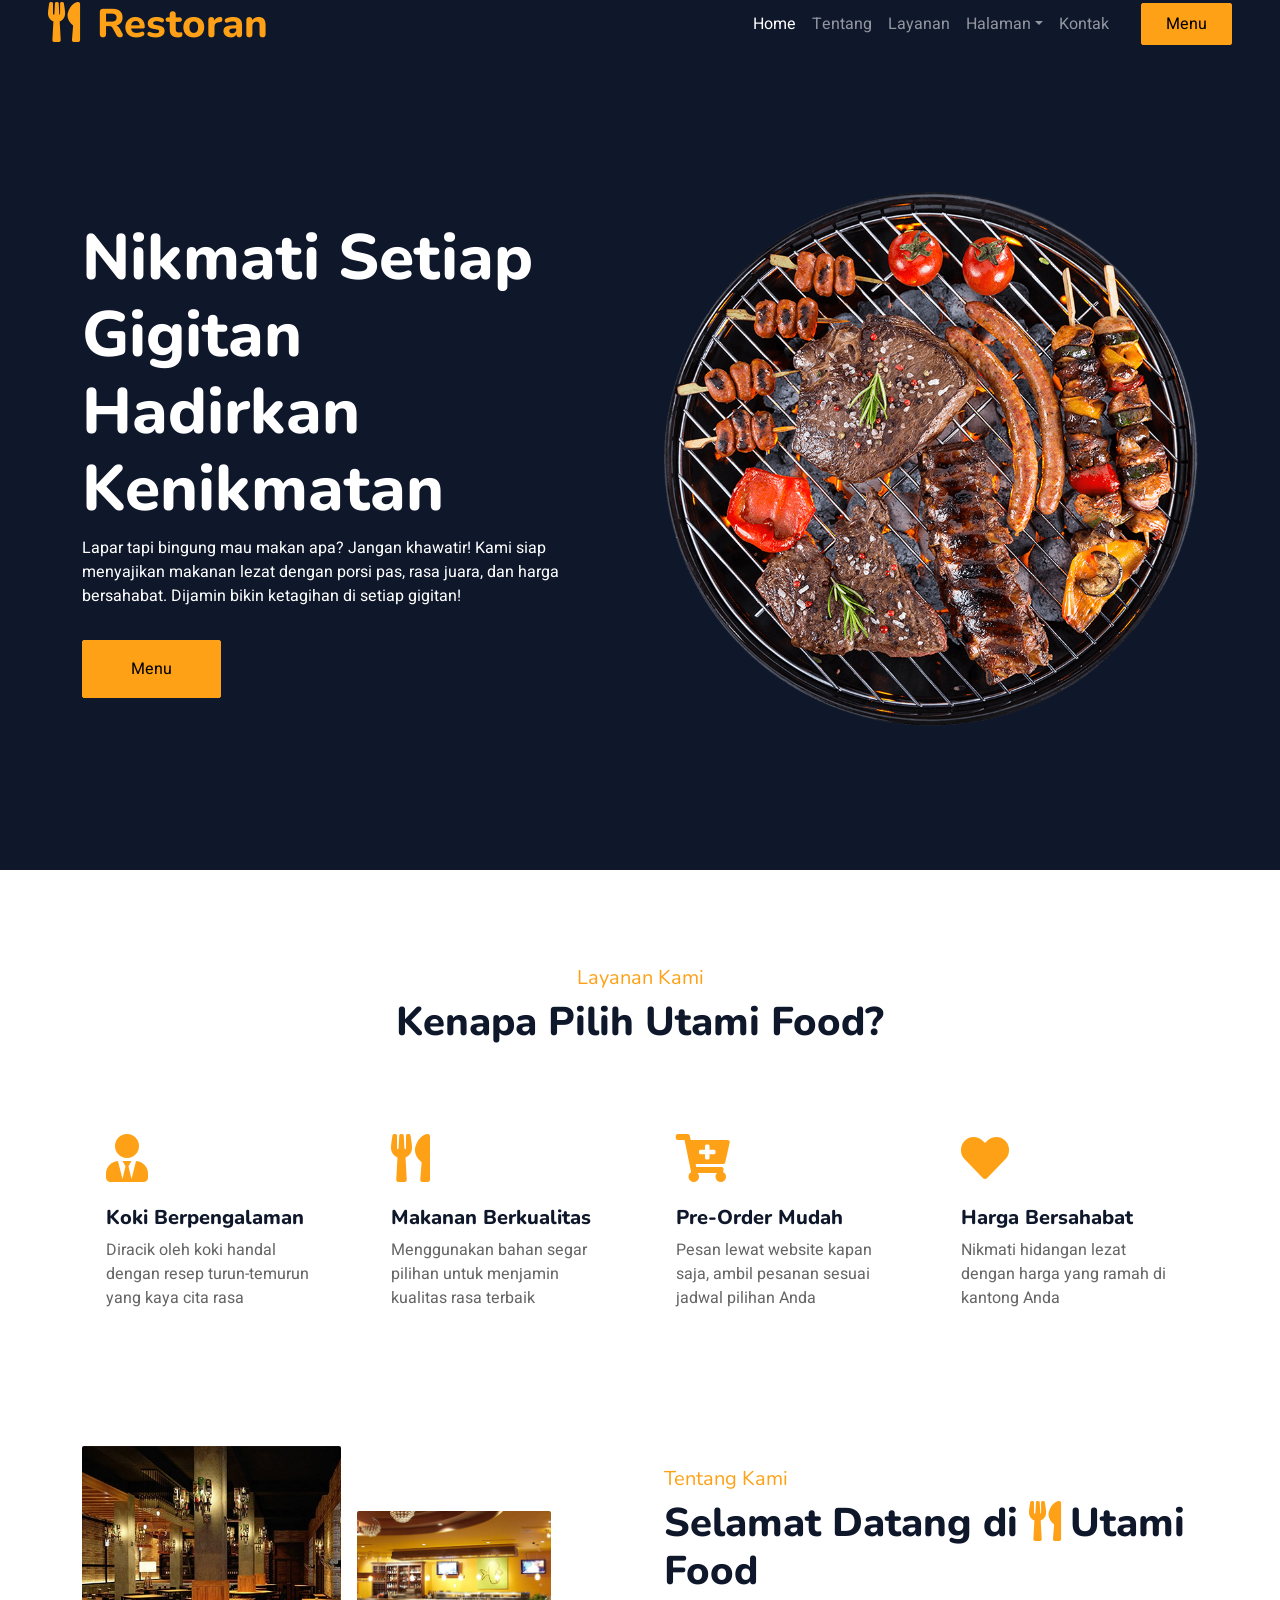
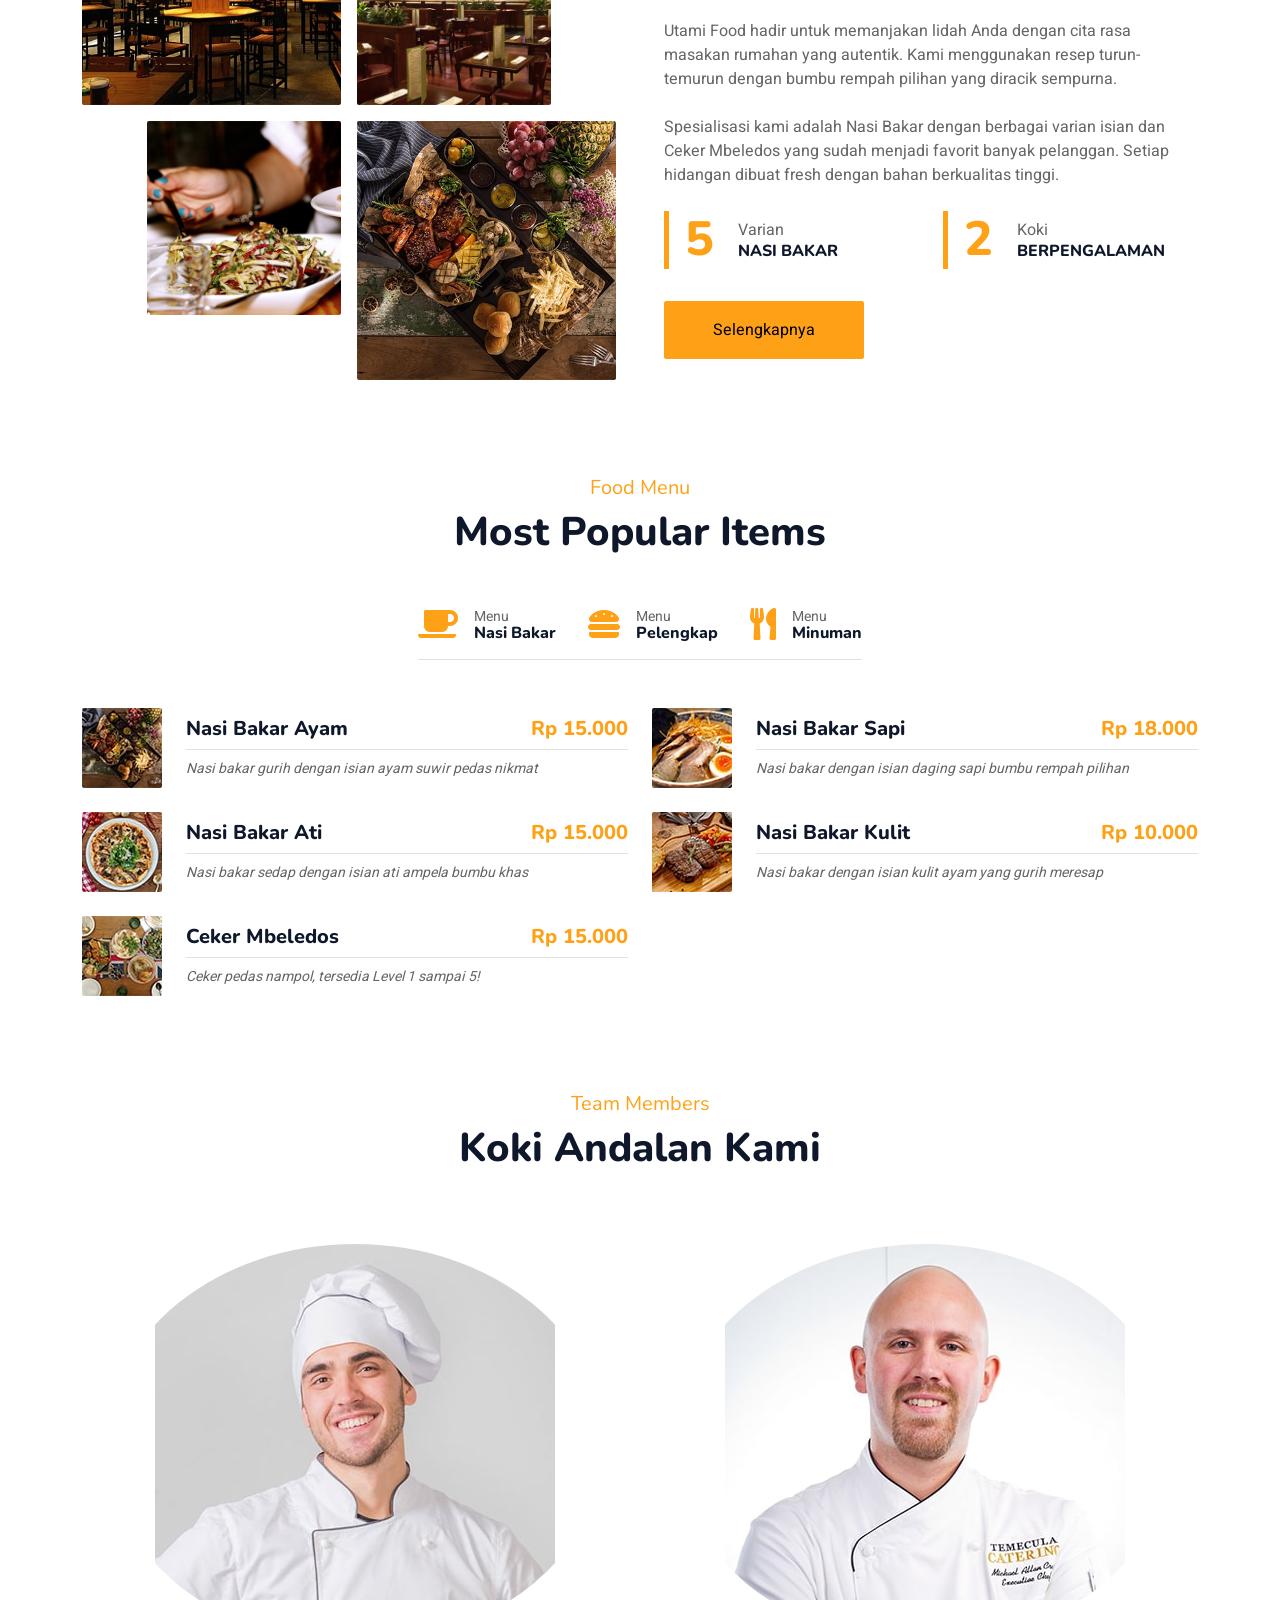
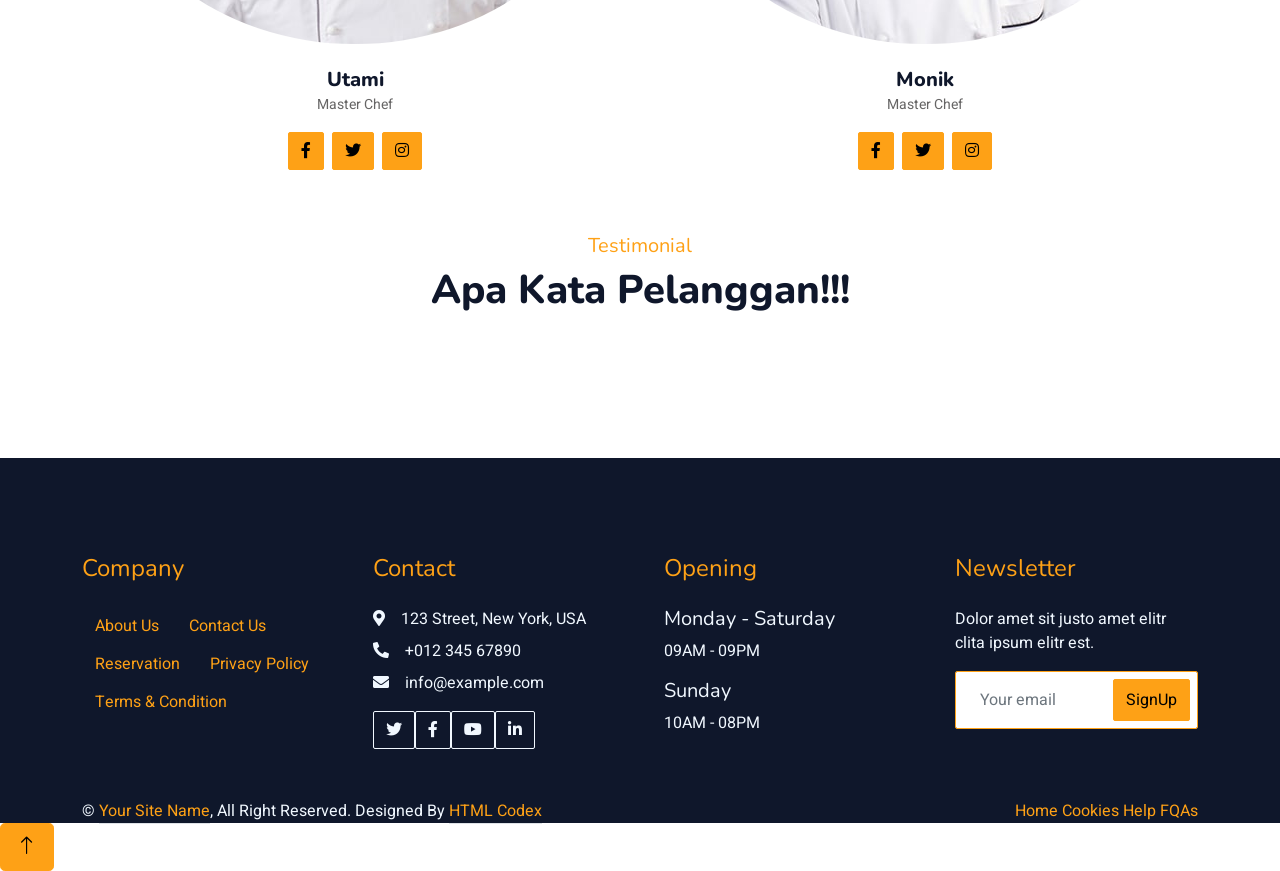
==== commit 4b1b897a: "feat(about): terjemahkan section About ke Bahasa Indonesia dengan konten Utami Food" ====
--- a/index.html
+++ b/index.html
@@ -165,31 +165,31 @@
                         </div>
                     </div>
                     <div class="col-lg-6">
-                        <h5 class="section-title ff-secondary text-start text-primary fw-normal">About Us</h5>
-                        <h1 class="mb-4">Welcome to <i class="fa fa-utensils text-primary me-2"></i>Restoran</h1>
-                        <p class="mb-4">Tempor erat elitr rebum at clita. Diam dolor diam ipsum sit. Aliqu diam amet diam et eos erat ipsum et lorem et sit, sed stet lorem sit.</p>
-                        <p class="mb-4">Tempor erat elitr rebum at clita. Diam dolor diam ipsum sit. Aliqu diam amet diam et eos. Clita erat ipsum et lorem et sit, sed stet lorem sit clita duo justo magna dolore erat amet</p>
+                        <h5 class="section-title ff-secondary text-start text-primary fw-normal">Tentang Kami</h5>
+                        <h1 class="mb-4">Selamat Datang di <i class="fa fa-utensils text-primary me-2"></i>Utami Food</h1>
+                        <p class="mb-4">Utami Food hadir untuk memanjakan lidah Anda dengan cita rasa masakan rumahan yang autentik. Kami menggunakan resep turun-temurun dengan bumbu rempah pilihan yang diracik sempurna.</p>
+                        <p class="mb-4">Spesialisasi kami adalah Nasi Bakar dengan berbagai varian isian dan Ceker Mbeledos yang sudah menjadi favorit banyak pelanggan. Setiap hidangan dibuat fresh dengan bahan berkualitas tinggi.</p>
                         <div class="row g-4 mb-4">
                             <div class="col-sm-6">
                                 <div class="d-flex align-items-center border-start border-5 border-primary px-3">
-                                    <h1 class="flex-shrink-0 display-5 text-primary mb-0" data-toggle="counter-up">15</h1>
+                                    <h1 class="flex-shrink-0 display-5 text-primary mb-0" data-toggle="counter-up">5</h1>
                                     <div class="ps-4">
-                                        <p class="mb-0">Years of</p>
-                                        <h6 class="text-uppercase mb-0">Experience</h6>
+                                        <p class="mb-0">Varian</p>
+                                        <h6 class="text-uppercase mb-0">Nasi Bakar</h6>
                                     </div>
                                 </div>
                             </div>
                             <div class="col-sm-6">
                                 <div class="d-flex align-items-center border-start border-5 border-primary px-3">
-                                    <h1 class="flex-shrink-0 display-5 text-primary mb-0" data-toggle="counter-up">50</h1>
+                                    <h1 class="flex-shrink-0 display-5 text-primary mb-0" data-toggle="counter-up">2</h1>
                                     <div class="ps-4">
-                                        <p class="mb-0">Popular</p>
-                                        <h6 class="text-uppercase mb-0">Master Chefs</h6>
-                                    </div>
-                                </div>
-                            </div>
-                        </div>
-                        <a class="btn btn-primary py-3 px-5 mt-2" href="">Read More</a>
+                                        <p class="mb-0">Koki</p>
+                                        <h6 class="text-uppercase mb-0">Berpengalaman</h6>
+                                    </div>
+                                </div>
+                            </div>
+                        </div>
+                        <a class="btn btn-primary py-3 px-5 mt-2" href="about.html">Selengkapnya</a>
                     </div>
                 </div>
             </div>
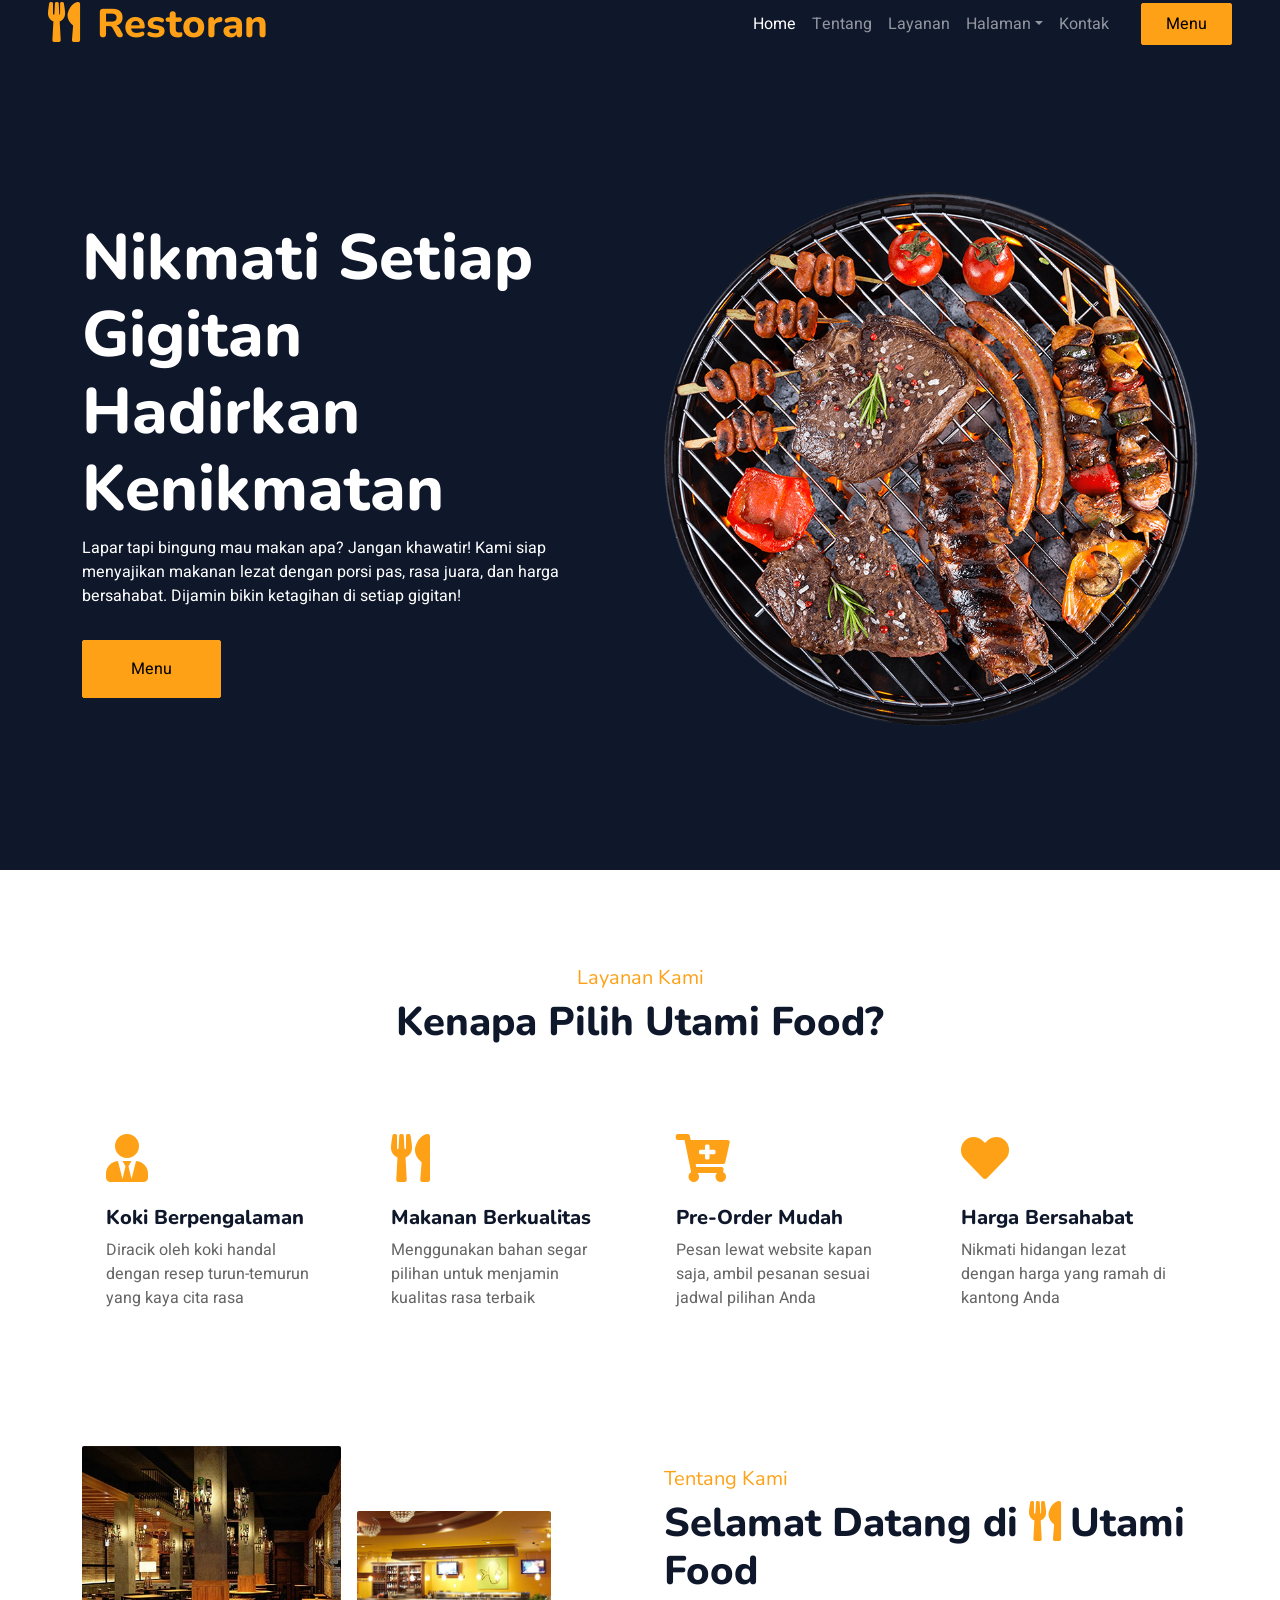
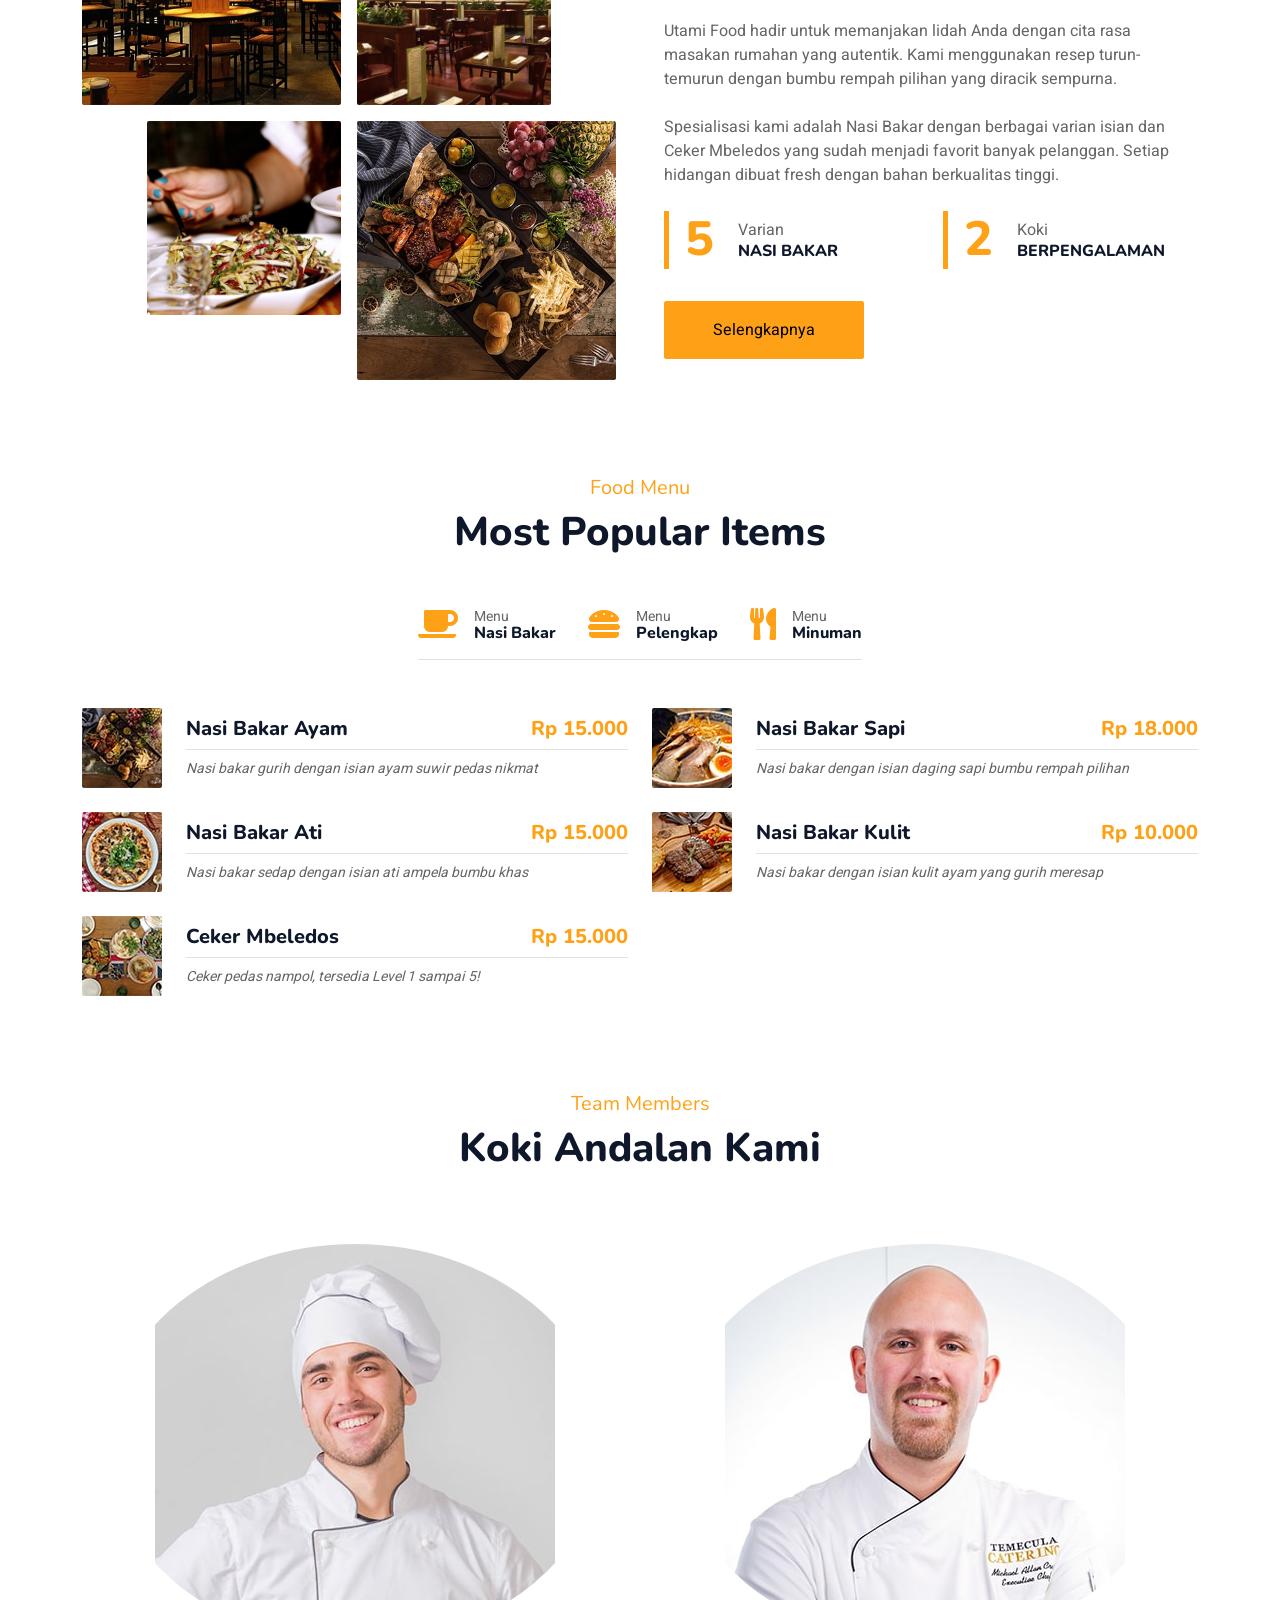
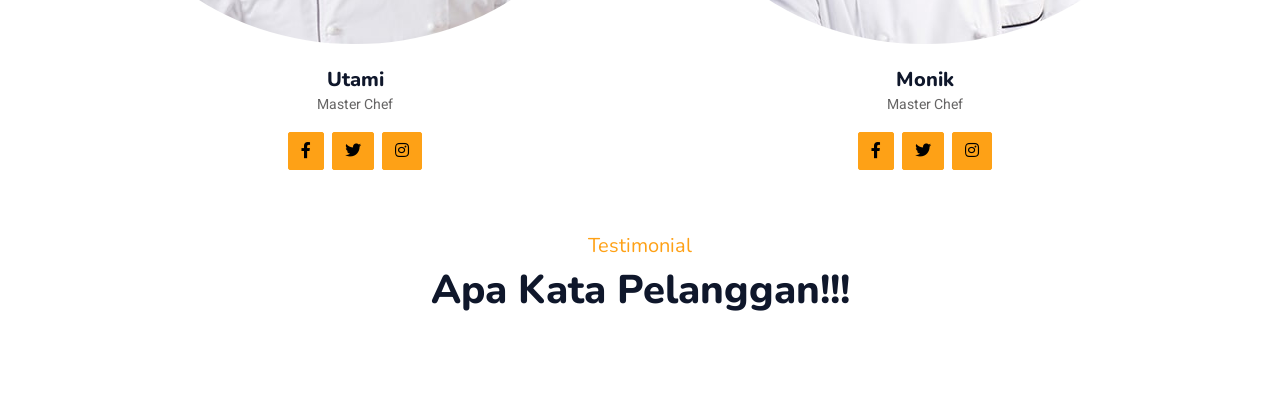
==== commit 2c85cbe0: "feat(footer): update footer dengan branding Utami Food dan terjemahan Indonesia" ====
--- a/index.html
+++ b/index.html
@@ -525,6 +525,57 @@
                                 <small>Pecinta Kuliner</small>
                             </div>
                         </div>
+<!-- Testimonial Start -->
+        <div class="container-xxl py-5 wow fadeInUp" data-wow-delay="0.1s">
+            <div class="container">
+                <div class="text-center">
+                    <h5 class="section-title ff-secondary text-center text-primary fw-normal">Testimonial</h5>
+                    <h1 class="mb-5">Apa Kata Pelanggan!!!</h1>
+                </div>
+                <div class="owl-carousel testimonial-carousel">
+                    <div class="testimonial-item bg-transparent border rounded p-4">
+                        <i class="fa fa-quote-left fa-2x text-primary mb-3"></i>
+                        <p>Makanannya enak banget, bumbu nasi bakarnya meresap sempurna. Pasti bakal balik lagi pesen di sini!</p>
+                        <div class="d-flex align-items-center">
+                            <img class="img-fluid flex-shrink-0 rounded-circle" src="img/testimonial-1.jpg" style="width: 50px; height: 50px;">
+                            <div class="ps-3">
+                                <h5 class="mb-1">Pelanggan Setia</h5>
+                                <small>Pecinta Kuliner</small>
+                            </div>
+                        </div>
+                    </div>
+                    <div class="testimonial-item bg-transparent border rounded p-4">
+                        <i class="fa fa-quote-left fa-2x text-primary mb-3"></i>
+                        <p>Ceker mbeledosnya juara! Pedesnya nampol tapi bikin nagih. Recommended banget buat pecinta pedas.</p>
+                        <div class="d-flex align-items-center">
+                            <img class="img-fluid flex-shrink-0 rounded-circle" src="img/testimonial-2.jpg" style="width: 50px; height: 50px;">
+                            <div class="ps-3">
+                                <h5 class="mb-1">Pelanggan Setia</h5>
+                                <small>Pecinta Kuliner</small>
+                            </div>
+                        </div>
+                    </div>
+                    <div class="testimonial-item bg-transparent border rounded p-4">
+                        <i class="fa fa-quote-left fa-2x text-primary mb-3"></i>
+                        <p>Porsinya pas, harganya terjangkau banget. Sate ati dan tempe bacemnya juga sangat enak.</p>
+                        <div class="d-flex align-items-center">
+                            <img class="img-fluid flex-shrink-0 rounded-circle" src="img/testimonial-3.jpg" style="width: 50px; height: 50px;">
+                            <div class="ps-3">
+                                <h5 class="mb-1">Pelanggan Setia</h5>
+                                <small>Pecinta Kuliner</small>
+                            </div>
+                        </div>
+                    </div>
+                    <div class="testimonial-item bg-transparent border rounded p-4">
+                        <i class="fa fa-quote-left fa-2x text-primary mb-3"></i>
+                        <p>Pelayanan cepat dan ramah, order pre-order juga selalu tepat waktu. Sukses terus Utami Food!</p>
+                        <div class="d-flex align-items-center">
+                            <img class="img-fluid flex-shrink-0 rounded-circle" src="img/testimonial-4.jpg" style="width: 50px; height: 50px;">
+                            <div class="ps-3">
+                                <h5 class="mb-1">Pelanggan Setia</h5>
+                                <small>Pecinta Kuliner</small>
+                            </div>
+                        </div>
                     </div>
                 </div>
             </div>
@@ -535,38 +586,38 @@
             <div class="container py-5">
                 <div class="row g-5">
                     <div class="col-lg-3 col-md-6">
-                        <h4 class="section-title ff-secondary text-start text-primary fw-normal mb-4">Company</h4>
-                        <a class="btn btn-link" href="">About Us</a>
-                        <a class="btn btn-link" href="">Contact Us</a>
-                        <a class="btn btn-link" href="">Reservation</a>
-                        <a class="btn btn-link" href="">Privacy Policy</a>
-                        <a class="btn btn-link" href="">Terms & Condition</a>
+                        <h4 class="section-title ff-secondary text-start text-primary fw-normal mb-4">Utami Food</h4>
+                        <a class="btn btn-link" href="about.html">Tentang Kami</a>
+                        <a class="btn btn-link" href="contact.html">Hubungi Kami</a>
+                        <a class="btn btn-link" href="booking.html">Pesan Sekarang</a>
+                        <a class="btn btn-link" href="menu.html">Menu Kami</a>
+                        <a class="btn btn-link" href="testimonial.html">Testimoni</a>
                     </div>
                     <div class="col-lg-3 col-md-6">
-                        <h4 class="section-title ff-secondary text-start text-primary fw-normal mb-4">Contact</h4>
-                        <p class="mb-2"><i class="fa fa-map-marker-alt me-3"></i>123 Street, New York, USA</p>
-                        <p class="mb-2"><i class="fa fa-phone-alt me-3"></i>+012 345 67890</p>
-                        <p class="mb-2"><i class="fa fa-envelope me-3"></i>info@example.com</p>
+                        <h4 class="section-title ff-secondary text-start text-primary fw-normal mb-4">Kontak</h4>
+                        <p class="mb-2"><i class="fa fa-map-marker-alt me-3"></i>Indonesia</p>
+                        <p class="mb-2"><i class="fa fa-phone-alt me-3"></i>Hubungi via WhatsApp</p>
+                        <p class="mb-2"><i class="fa fa-envelope me-3"></i>utamifood@mail.com</p>
                         <div class="d-flex pt-2">
-                            <a class="btn btn-outline-light btn-social" href=""><i class="fab fa-twitter"></i></a>
+                            <a class="btn btn-outline-light btn-social" href=""><i class="fab fa-instagram"></i></a>
                             <a class="btn btn-outline-light btn-social" href=""><i class="fab fa-facebook-f"></i></a>
-                            <a class="btn btn-outline-light btn-social" href=""><i class="fab fa-youtube"></i></a>
-                            <a class="btn btn-outline-light btn-social" href=""><i class="fab fa-linkedin-in"></i></a>
+                            <a class="btn btn-outline-light btn-social" href=""><i class="fab fa-whatsapp"></i></a>
+                            <a class="btn btn-outline-light btn-social" href=""><i class="fab fa-tiktok"></i></a>
                         </div>
                     </div>
                     <div class="col-lg-3 col-md-6">
-                        <h4 class="section-title ff-secondary text-start text-primary fw-normal mb-4">Opening</h4>
-                        <h5 class="text-light fw-normal">Monday - Saturday</h5>
-                        <p>09AM - 09PM</p>
-                        <h5 class="text-light fw-normal">Sunday</h5>
-                        <p>10AM - 08PM</p>
+                        <h4 class="section-title ff-secondary text-start text-primary fw-normal mb-4">Jam Buka</h4>
+                        <h5 class="text-light fw-normal">Senin - Sabtu</h5>
+                        <p>09.00 - 21.00 WIB</p>
+                        <h5 class="text-light fw-normal">Minggu</h5>
+                        <p>10.00 - 20.00 WIB</p>
                     </div>
                     <div class="col-lg-3 col-md-6">
-                        <h4 class="section-title ff-secondary text-start text-primary fw-normal mb-4">Newsletter</h4>
-                        <p>Dolor amet sit justo amet elitr clita ipsum elitr est.</p>
+                        <h4 class="section-title ff-secondary text-start text-primary fw-normal mb-4">Info Terbaru</h4>
+                        <p>Dapatkan info promo dan menu terbaru dari Utami Food langsung ke email Anda.</p>
                         <div class="position-relative mx-auto" style="max-width: 400px;">
-                            <input class="form-control border-primary w-100 py-3 ps-4 pe-5" type="text" placeholder="Your email">
-                            <button type="button" class="btn btn-primary py-2 position-absolute top-0 end-0 mt-2 me-2">SignUp</button>
+                            <input class="form-control border-primary w-100 py-3 ps-4 pe-5" type="text" placeholder="Email Anda">
+                            <button type="button" class="btn btn-primary py-2 position-absolute top-0 end-0 mt-2 me-2">Daftar</button>
                         </div>
                     </div>
                 </div>
@@ -575,17 +626,15 @@
                 <div class="copyright">
                     <div class="row">
                         <div class="col-md-6 text-center text-md-start mb-3 mb-md-0">
-                            &copy; <a class="border-bottom" href="#">Your Site Name</a>, All Right Reserved. 
-							
-							<!--/*** This template is free as long as you keep the footer author’s credit link/attribution link/backlink. If you'd like to use the template without the footer author’s credit link/attribution link/backlink, you can purchase the Credit Removal License from "https://htmlcodex.com/credit-removal". Thank you for your support. ***/-->
-							Designed By <a class="border-bottom" href="https://htmlcodex.com">HTML Codex</a>
+                            &copy; <a class="border-bottom" href="#">Utami Food</a>, All Right Reserved.
+                            Designed By <a class="border-bottom" href="https://htmlcodex.com">HTML Codex</a>
                         </div>
                         <div class="col-md-6 text-center text-md-end">
                             <div class="footer-menu">
-                                <a href="">Home</a>
-                                <a href="">Cookies</a>
-                                <a href="">Help</a>
-                                <a href="">FQAs</a>
+                                <a href="index.html">Home</a>
+                                <a href="menu.html">Menu</a>
+                                <a href="booking.html">Pesan</a>
+                                <a href="contact.html">Kontak</a>
                             </div>
                         </div>
                     </div>
@@ -593,7 +642,6 @@
             </div>
         </div>
         <!-- Footer End -->
-
 
         <!-- Back to Top -->
         <a href="#" class="btn btn-lg btn-primary btn-lg-square back-to-top"><i class="bi bi-arrow-up"></i></a>
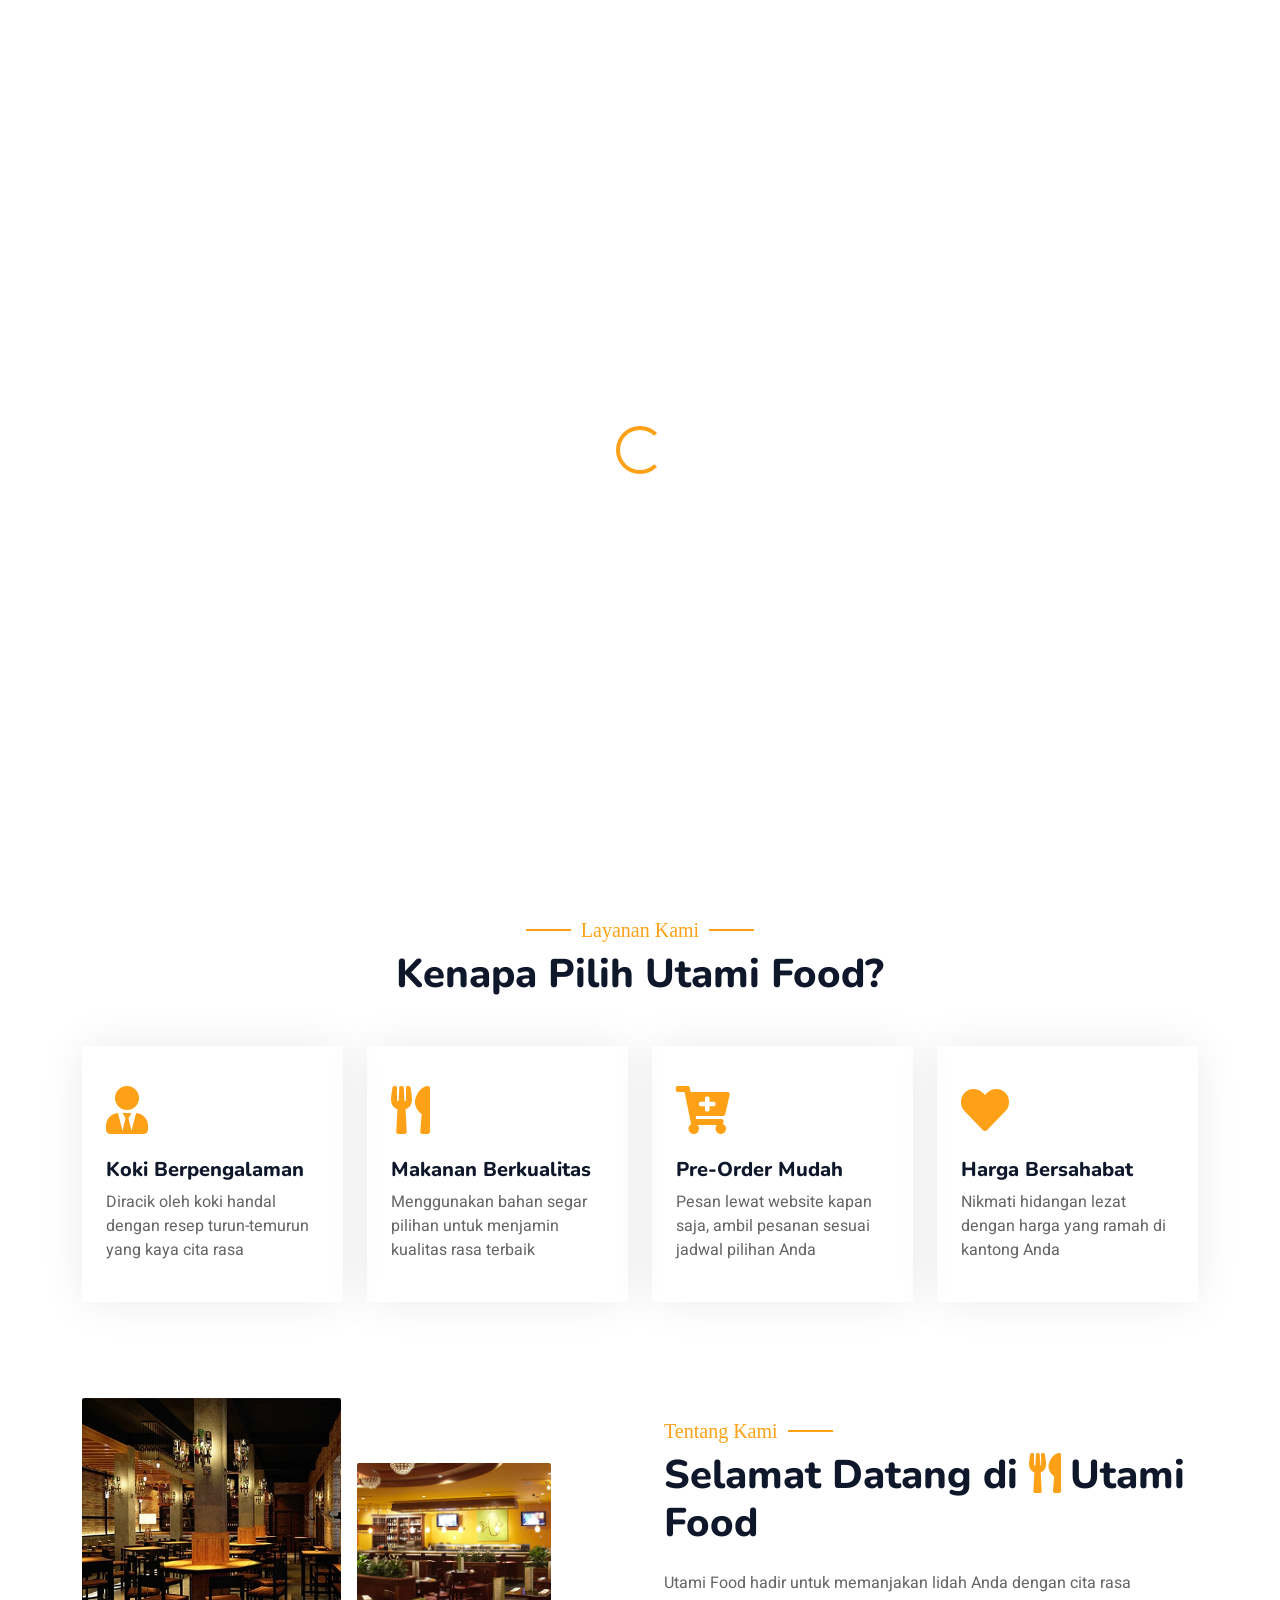
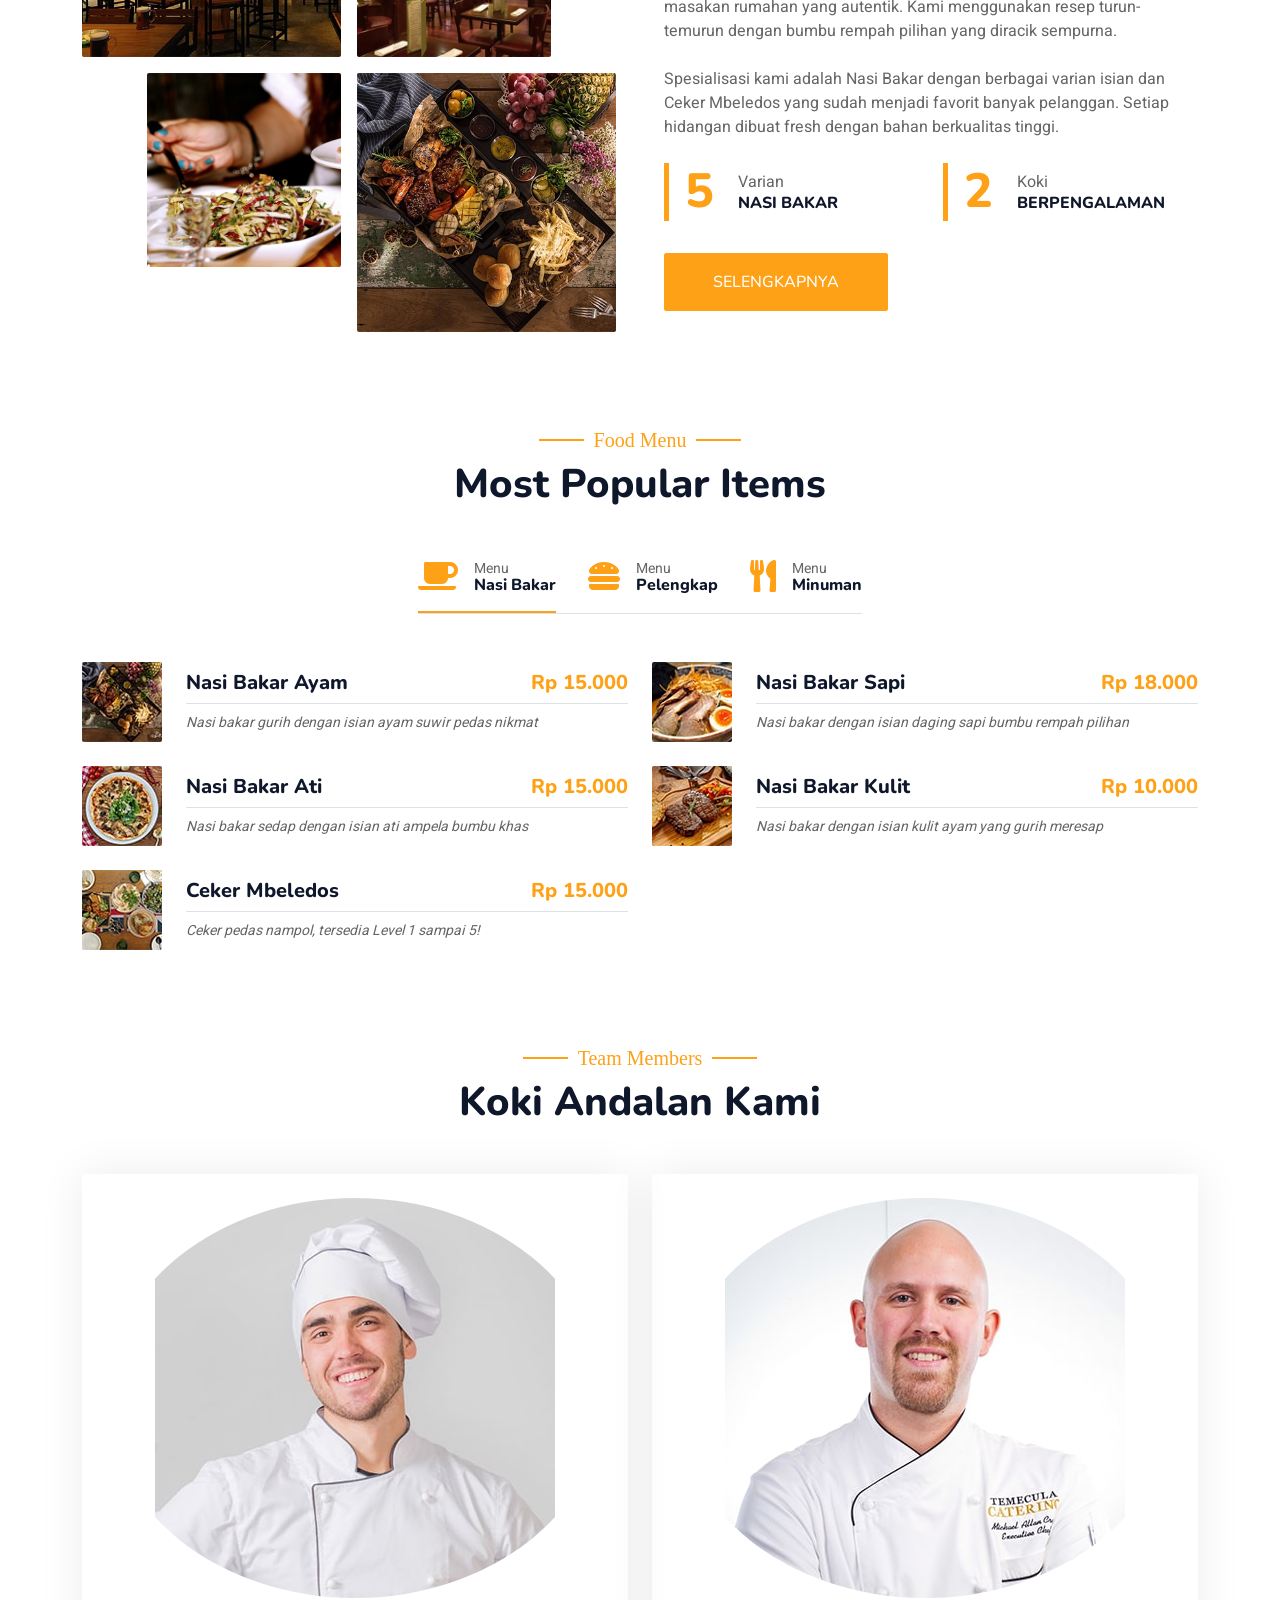
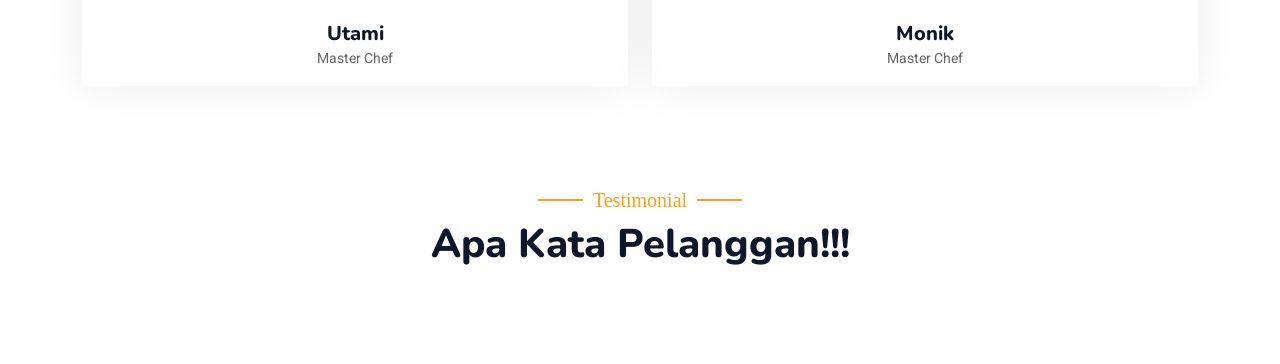
==== commit 7e2cef62: "feat(whatsapp): tambah floating WhatsApp button untuk kemudahan pemesanan" ====
--- a/index.html
+++ b/index.html
@@ -645,6 +645,11 @@
 
         <!-- Back to Top -->
         <a href="#" class="btn btn-lg btn-primary btn-lg-square back-to-top"><i class="bi bi-arrow-up"></i></a>
+
+        <!-- WhatsApp Float Button -->
+        <a href="https://wa.me/6281234567890?text=Halo%20Utami%20Food%2C%20saya%20mau%20pesan!" class="whatsapp-float" target="_blank" title="Chat via WhatsApp">
+            <i class="fab fa-whatsapp"></i>
+        </a>
     </div>
 
     <!-- JavaScript Libraries -->
--- a/css/style.css
+++ b/css/style.css
@@ -0,0 +1,546 @@
+/********** Template CSS **********/
+:root {
+    --primary: #FEA116;
+    --light: #F1F8FF;
+    --dark: #0F172B;
+}
+
+html {
+    scroll-behavior: smooth;
+}
+
+/* Custom Scrollbar */
+::-webkit-scrollbar {
+    width: 8px;
+}
+
+::-webkit-scrollbar-track {
+    background: var(--dark);
+}
+
+::-webkit-scrollbar-thumb {
+    background: var(--primary);
+    border-radius: 4px;
+}
+
+::-webkit-scrollbar-thumb:hover {
+    background: #e8920e;
+}
+
+/* Promo Badge Pulse Animation */
+@keyframes promoPulse {
+    0% { transform: scale(1); }
+    50% { transform: scale(1.05); }
+    100% { transform: scale(1); }
+}
+
+.promo-badge {
+    animation: promoPulse 2s ease-in-out infinite;
+    background: linear-gradient(135deg, var(--primary), #ff6b35);
+    color: white;
+    padding: 8px 20px;
+    border-radius: 50px;
+    font-weight: 600;
+    display: inline-block;
+    box-shadow: 0 4px 15px rgba(254, 161, 22, 0.4);
+}
+
+/* WhatsApp Float Button */
+.whatsapp-float {
+    position: fixed;
+    width: 60px;
+    height: 60px;
+    bottom: 100px;
+    right: 45px;
+    background-color: #25d366;
+    color: #fff;
+    border-radius: 50px;
+    text-align: center;
+    font-size: 30px;
+    box-shadow: 2px 2px 10px rgba(0, 0, 0, 0.3);
+    z-index: 100;
+    display: flex;
+    align-items: center;
+    justify-content: center;
+    transition: all 0.3s ease;
+    text-decoration: none;
+}
+
+.whatsapp-float:hover {
+    background-color: #128c7e;
+    color: #fff;
+    transform: scale(1.1);
+}
+
+.ff-secondary {
+    font-family: 'Pacifico', cursive;
+}
+
+.fw-medium {
+    font-weight: 600 !important;
+}
+
+.fw-semi-bold {
+    font-weight: 700 !important;
+}
+
+.back-to-top {
+    position: fixed;
+    display: none;
+    right: 45px;
+    bottom: 45px;
+    z-index: 99;
+}
+
+
+/*** Spinner ***/
+#spinner {
+    opacity: 0;
+    visibility: hidden;
+    transition: opacity .5s ease-out, visibility 0s linear .5s;
+    z-index: 99999;
+}
+
+#spinner.show {
+    transition: opacity .5s ease-out, visibility 0s linear 0s;
+    visibility: visible;
+    opacity: 1;
+}
+
+
+/*** Button ***/
+.btn {
+    font-family: 'Nunito', sans-serif;
+    font-weight: 500;
+    text-transform: uppercase;
+    transition: .5s;
+}
+
+.btn.btn-primary,
+.btn.btn-secondary {
+    color: #FFFFFF;
+}
+
+.btn-square {
+    width: 38px;
+    height: 38px;
+}
+
+.btn-sm-square {
+    width: 32px;
+    height: 32px;
+}
+
+.btn-lg-square {
+    width: 48px;
+    height: 48px;
+}
+
+.btn-square,
+.btn-sm-square,
+.btn-lg-square {
+    padding: 0;
+    display: flex;
+    align-items: center;
+    justify-content: center;
+    font-weight: normal;
+    border-radius: 2px;
+}
+
+
+/*** Navbar ***/
+.navbar-dark .navbar-nav .nav-link {
+    position: relative;
+    margin-left: 25px;
+    padding: 35px 0;
+    font-size: 15px;
+    color: var(--light) !important;
+    text-transform: uppercase;
+    font-weight: 500;
+    outline: none;
+    transition: .5s;
+}
+
+.sticky-top.navbar-dark .navbar-nav .nav-link {
+    padding: 20px 0;
+}
+
+.navbar-dark .navbar-nav .nav-link:hover,
+.navbar-dark .navbar-nav .nav-link.active {
+    color: var(--primary) !important;
+}
+
+.navbar-dark .navbar-brand img {
+    max-height: 60px;
+    transition: .5s;
+}
+
+.sticky-top.navbar-dark .navbar-brand img {
+    max-height: 45px;
+}
+
+@media (max-width: 991.98px) {
+    .sticky-top.navbar-dark {
+        position: relative;
+    }
+
+    .navbar-dark .navbar-collapse {
+        margin-top: 15px;
+        border-top: 1px solid rgba(255, 255, 255, .1)
+    }
+
+    .navbar-dark .navbar-nav .nav-link,
+    .sticky-top.navbar-dark .navbar-nav .nav-link {
+        padding: 10px 0;
+        margin-left: 0;
+    }
+
+    .navbar-dark .navbar-brand img {
+        max-height: 45px;
+    }
+}
+
+@media (min-width: 992px) {
+    .navbar-dark {
+        position: absolute;
+        width: 100%;
+        top: 0;
+        left: 0;
+        z-index: 999;
+        background: transparent !important;
+    }
+    
+    .sticky-top.navbar-dark {
+        position: fixed;
+        background: var(--dark) !important;
+    }
+}
+
+
+/*** Hero Header ***/
+.hero-header {
+    background: linear-gradient(rgba(15, 23, 43, .9), rgba(15, 23, 43, .9)), url(../img/bg-hero.jpg);
+    background-position: center center;
+    background-repeat: no-repeat;
+    background-size: cover;
+}
+
+.hero-header img {
+    animation: imgRotate 50s linear infinite;
+}
+
+@keyframes imgRotate { 
+    100% { 
+        transform: rotate(360deg); 
+    } 
+}
+
+.breadcrumb-item + .breadcrumb-item::before {
+    color: rgba(255, 255, 255, .5);
+}
+
+
+/*** Section Title ***/
+.section-title {
+    position: relative;
+    display: inline-block;
+}
+
+.section-title::before {
+    position: absolute;
+    content: "";
+    width: 45px;
+    height: 2px;
+    top: 50%;
+    left: -55px;
+    margin-top: -1px;
+    background: var(--primary);
+}
+
+.section-title::after {
+    position: absolute;
+    content: "";
+    width: 45px;
+    height: 2px;
+    top: 50%;
+    right: -55px;
+    margin-top: -1px;
+    background: var(--primary);
+}
+
+.section-title.text-start::before,
+.section-title.text-end::after {
+    display: none;
+}
+
+
+/*** Service ***/
+.service-item {
+    box-shadow: 0 0 45px rgba(0, 0, 0, .08);
+    transition: .5s;
+}
+
+.service-item:hover {
+    background: var(--primary);
+}
+
+.service-item * {
+    transition: .5s;
+}
+
+.service-item:hover * {
+    color: var(--light) !important;
+}
+
+
+/*** Food Menu ***/
+.nav-pills .nav-item .active {
+    border-bottom: 2px solid var(--primary);
+}
+
+
+/*** Youtube Video ***/
+.video {
+    position: relative;
+    height: 100%;
+    min-height: 500px;
+    background: linear-gradient(rgba(15, 23, 43, .1), rgba(15, 23, 43, .1)), url(../img/video.jpg);
+    background-position: center center;
+    background-repeat: no-repeat;
+    background-size: cover;
+}
+
+.video .btn-play {
+    position: absolute;
+    z-index: 3;
+    top: 50%;
+    left: 50%;
+    transform: translateX(-50%) translateY(-50%);
+    box-sizing: content-box;
+    display: block;
+    width: 32px;
+    height: 44px;
+    border-radius: 50%;
+    border: none;
+    outline: none;
+    padding: 18px 20px 18px 28px;
+}
+
+.video .btn-play:before {
+    content: "";
+    position: absolute;
+    z-index: 0;
+    left: 50%;
+    top: 50%;
+    transform: translateX(-50%) translateY(-50%);
+    display: block;
+    width: 100px;
+    height: 100px;
+    background: var(--primary);
+    border-radius: 50%;
+    animation: pulse-border 1500ms ease-out infinite;
+}
+
+.video .btn-play:after {
+    content: "";
+    position: absolute;
+    z-index: 1;
+    left: 50%;
+    top: 50%;
+    transform: translateX(-50%) translateY(-50%);
+    display: block;
+    width: 100px;
+    height: 100px;
+    background: var(--primary);
+    border-radius: 50%;
+    transition: all 200ms;
+}
+
+.video .btn-play img {
+    position: relative;
+    z-index: 3;
+    max-width: 100%;
+    width: auto;
+    height: auto;
+}
+
+.video .btn-play span {
+    display: block;
+    position: relative;
+    z-index: 3;
+    width: 0;
+    height: 0;
+    border-left: 32px solid var(--dark);
+    border-top: 22px solid transparent;
+    border-bottom: 22px solid transparent;
+}
+
+@keyframes pulse-border {
+    0% {
+        transform: translateX(-50%) translateY(-50%) translateZ(0) scale(1);
+        opacity: 1;
+    }
+
+    100% {
+        transform: translateX(-50%) translateY(-50%) translateZ(0) scale(1.5);
+        opacity: 0;
+    }
+}
+
+#videoModal {
+    z-index: 99999;
+}
+
+#videoModal .modal-dialog {
+    position: relative;
+    max-width: 800px;
+    margin: 60px auto 0 auto;
+}
+
+#videoModal .modal-body {
+    position: relative;
+    padding: 0px;
+}
+
+#videoModal .close {
+    position: absolute;
+    width: 30px;
+    height: 30px;
+    right: 0px;
+    top: -30px;
+    z-index: 999;
+    font-size: 30px;
+    font-weight: normal;
+    color: #FFFFFF;
+    background: #000000;
+    opacity: 1;
+}
+
+
+/*** Team ***/
+.team-item {
+    box-shadow: 0 0 45px rgba(0, 0, 0, .08);
+    height: calc(100% - 38px);
+    transition: .5s;
+}
+
+.team-item img {
+    transition: .5s;
+}
+
+.team-item:hover img {
+    transform: scale(1.1);
+}
+
+.team-item:hover {
+    height: 100%;
+}
+
+.team-item .btn {
+    border-radius: 38px 38px 0 0;
+}
+
+
+/*** Testimonial ***/
+.testimonial-carousel .owl-item .testimonial-item,
+.testimonial-carousel .owl-item.center .testimonial-item * {
+    transition: .5s;
+}
+
+.testimonial-carousel .owl-item.center .testimonial-item {
+    background: var(--primary) !important;
+    border-color: var(--primary) !important;
+}
+
+.testimonial-carousel .owl-item.center .testimonial-item * {
+    color: var(--light) !important;
+}
+
+.testimonial-carousel .owl-dots {
+    margin-top: 24px;
+    display: flex;
+    align-items: flex-end;
+    justify-content: center;
+}
+
+.testimonial-carousel .owl-dot {
+    position: relative;
+    display: inline-block;
+    margin: 0 5px;
+    width: 15px;
+    height: 15px;
+    border: 1px solid #CCCCCC;
+    border-radius: 15px;
+    transition: .5s;
+}
+
+.testimonial-carousel .owl-dot.active {
+    background: var(--primary);
+    border-color: var(--primary);
+}
+
+
+/*** Footer ***/
+.footer .btn.btn-social {
+    margin-right: 5px;
+    width: 35px;
+    height: 35px;
+    display: flex;
+    align-items: center;
+    justify-content: center;
+    color: var(--light);
+    border: 1px solid #FFFFFF;
+    border-radius: 35px;
+    transition: .3s;
+}
+
+.footer .btn.btn-social:hover {
+    color: var(--primary);
+}
+
+.footer .btn.btn-link {
+    display: block;
+    margin-bottom: 5px;
+    padding: 0;
+    text-align: left;
+    color: #FFFFFF;
+    font-size: 15px;
+    font-weight: normal;
+    text-transform: capitalize;
+    transition: .3s;
+}
+
+.footer .btn.btn-link::before {
+    position: relative;
+    content: "\f105";
+    font-family: "Font Awesome 5 Free";
+    font-weight: 900;
+    margin-right: 10px;
+}
+
+.footer .btn.btn-link:hover {
+    letter-spacing: 1px;
+    box-shadow: none;
+}
+
+.footer .copyright {
+    padding: 25px 0;
+    font-size: 15px;
+    border-top: 1px solid rgba(256, 256, 256, .1);
+}
+
+.footer .copyright a {
+    color: var(--light);
+}
+
+.footer .footer-menu a {
+    margin-right: 15px;
+    padding-right: 15px;
+    border-right: 1px solid rgba(255, 255, 255, .1);
+}
+
+.footer .footer-menu a:last-child {
+    margin-right: 0;
+    padding-right: 0;
+    border-right: none;
+}
